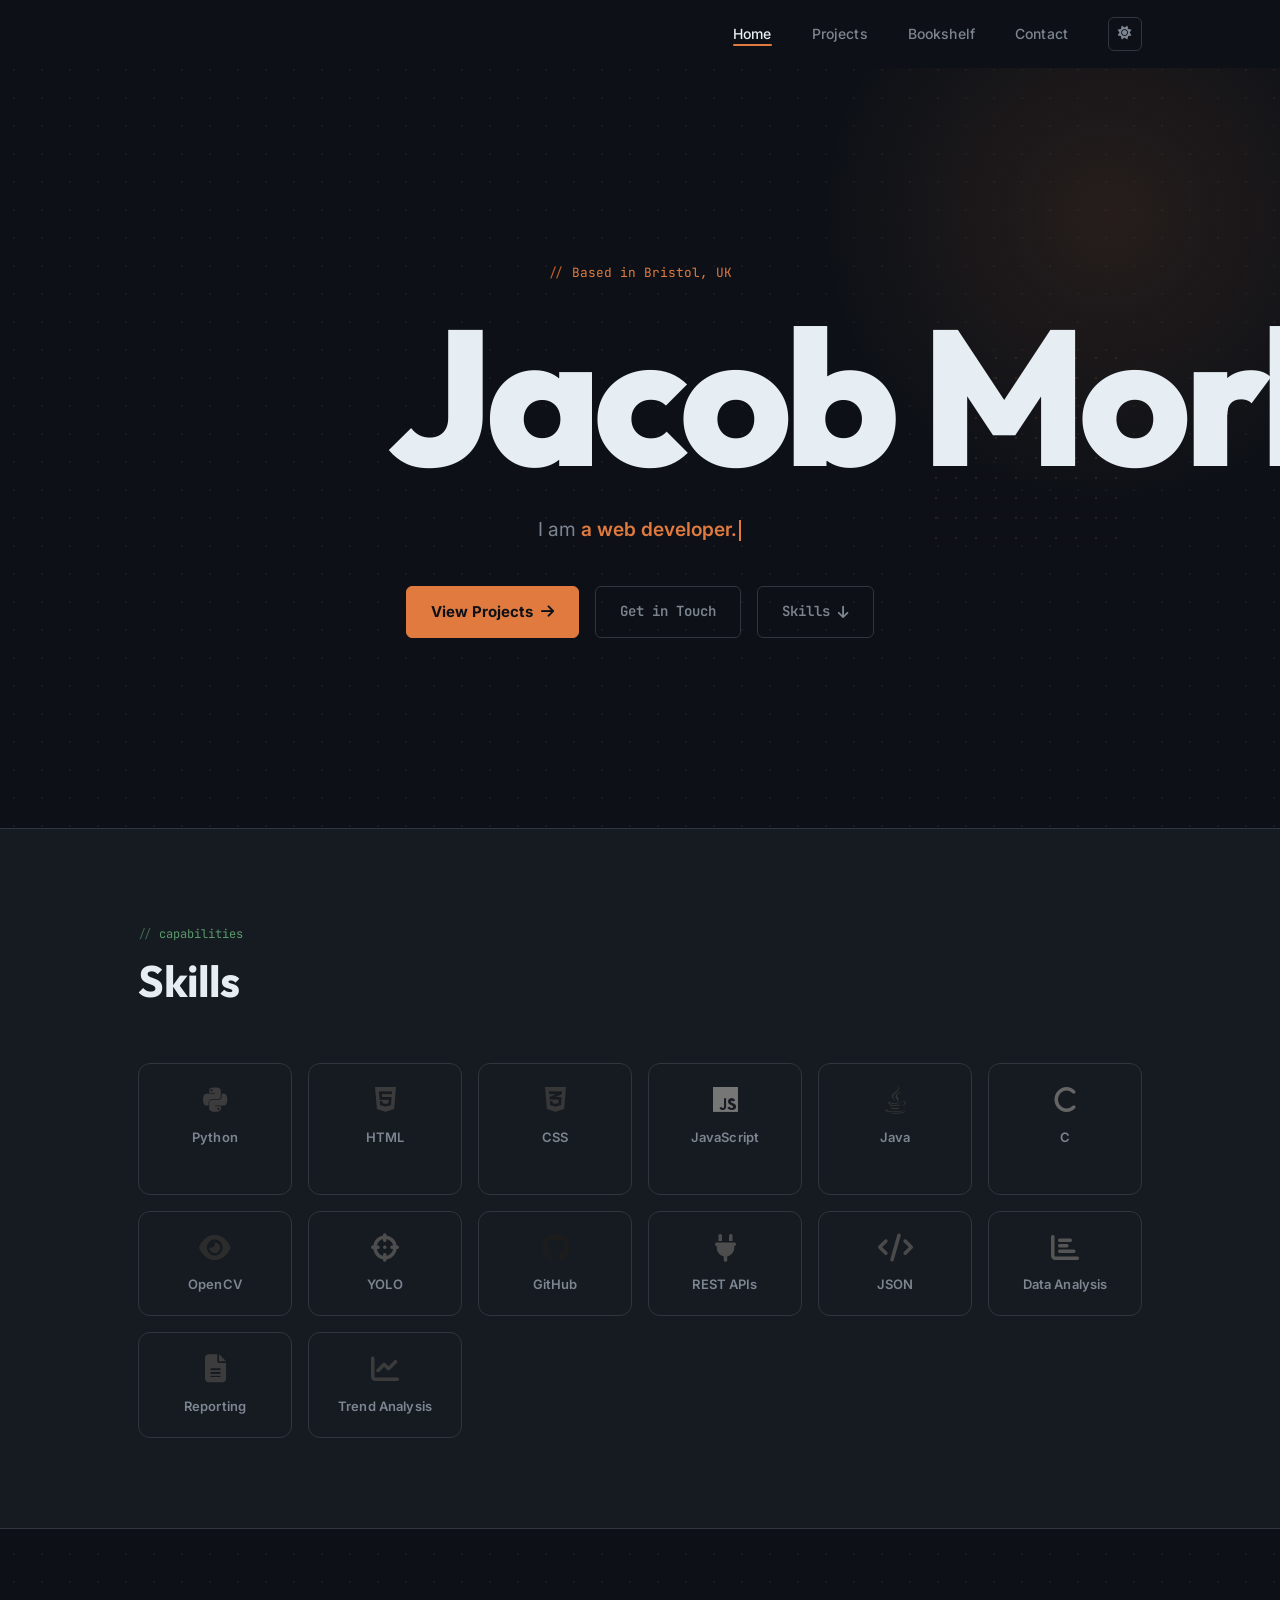
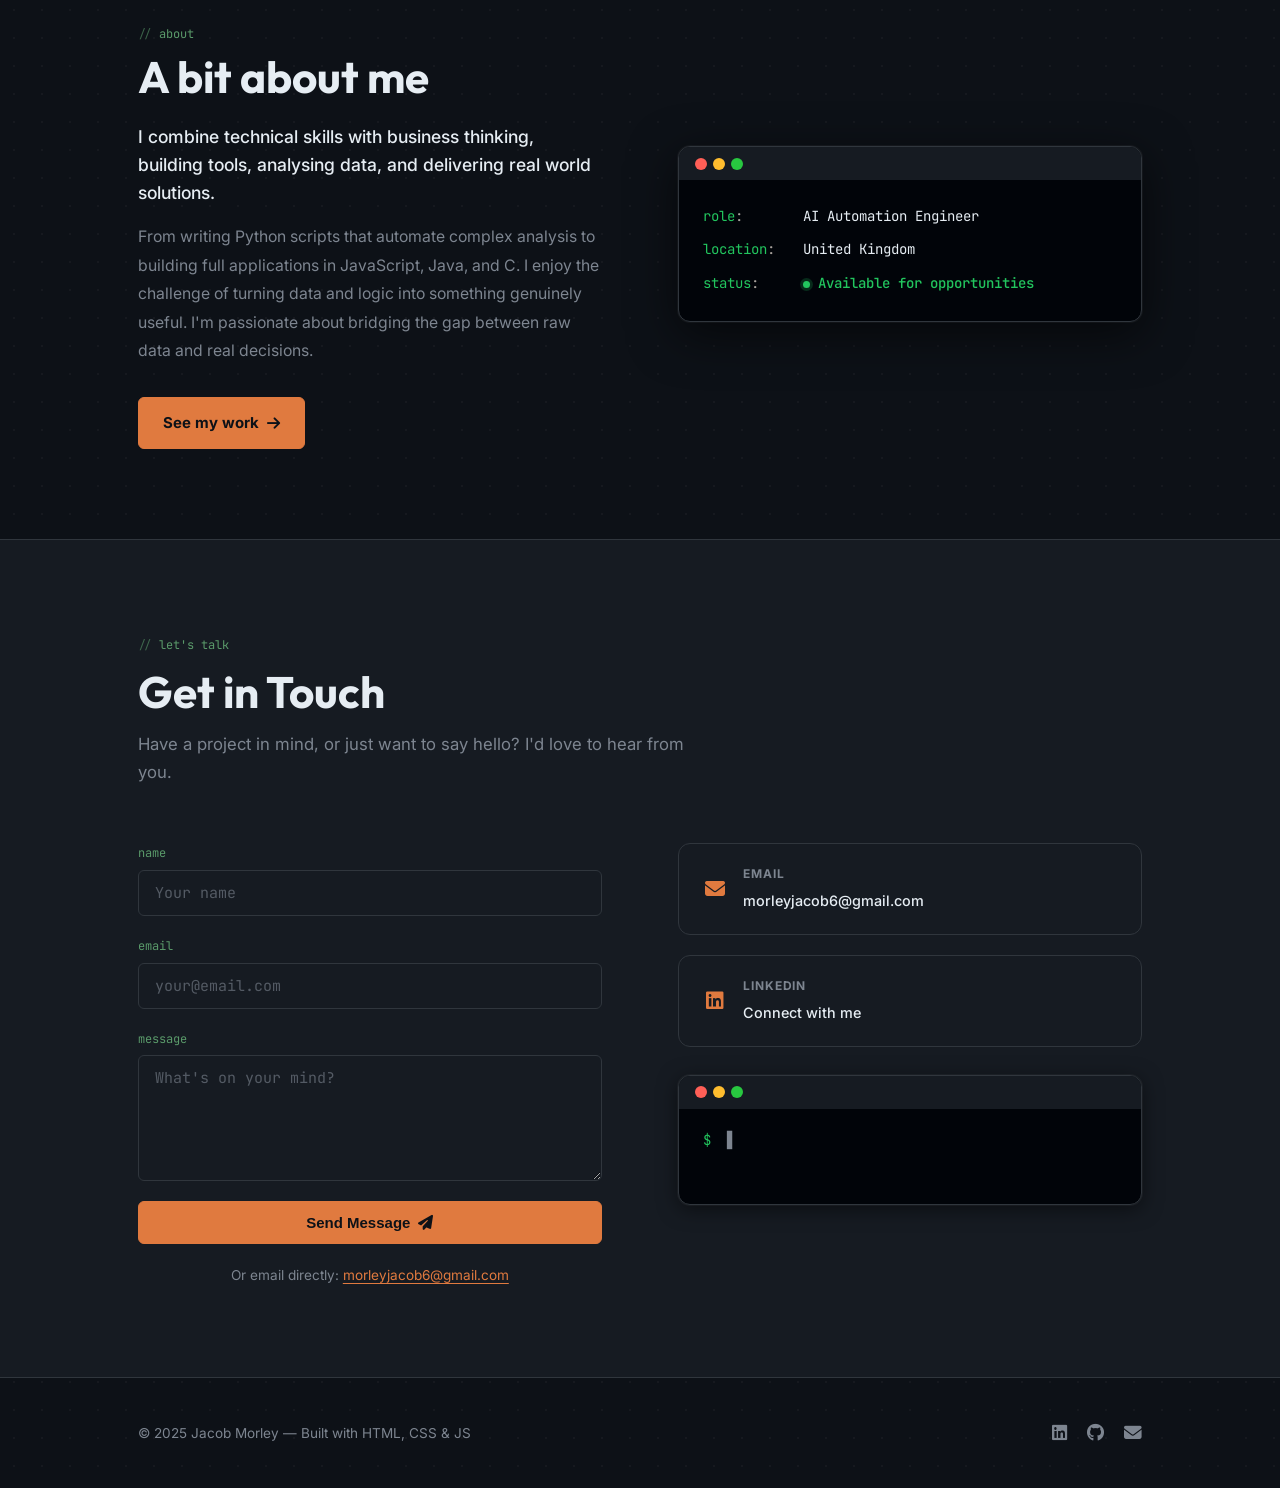
==== index.html @ 9ee959d3 "Initial commit — Jacob Morley portfolio site Co-Authored-By: Claude Sonnet 4.6 <noreply@anthropic.co" ====
<!DOCTYPE html>
<html lang="en">
<head>
  <meta charset="UTF-8" />
  <meta name="viewport" content="width=device-width, initial-scale=1.0" />
  <title>Jacob Morley, Digital Analyst &amp; Developer</title>
  <meta name="description" content="Jacob Morley is a Digital Analyst &amp; Developer based in the UK, building practical, data driven solutions." />

  <script>(function(){var t=localStorage.getItem('theme')||'dark';document.documentElement.setAttribute('data-theme',t);})();</script>
  <link rel="preconnect" href="https://fonts.googleapis.com" />
  <link rel="preconnect" href="https://fonts.gstatic.com" crossorigin />
  <link href="https://fonts.googleapis.com/css2?family=JetBrains+Mono:wght@400;500&family=Outfit:wght@300;400;500;600;700;800&family=Inter:wght@300;400;500;600&display=swap" rel="stylesheet" />
  <link rel="stylesheet" href="https://cdnjs.cloudflare.com/ajax/libs/font-awesome/6.5.1/css/all.min.css" crossorigin="anonymous" />
  <link rel="stylesheet" href="css/style.css" />
</head>
<body>

  <div class="scroll-progress" id="scrollProgress" aria-hidden="true"></div>

  <!-- Custom Cursor -->
  <div class="cursor-dot"  id="cursorDot" aria-hidden="true"></div>
  <div class="cursor-ring" id="cursorRing" aria-hidden="true"></div>

  <!-- Morphing title — physically travels from hero to nav on scroll -->
  <div id="morphTitle" class="morph-title" aria-hidden="true"><span id="morphFirst">Jacob</span><span id="morphLast"> Morley</span></div>

  <!-- Navigation -->
  <nav class="nav" id="nav" role="navigation" aria-label="Main navigation">
    <div class="nav__inner">
      <a href="index.html" class="nav__logo" aria-label="Jacob Morley — Home">Jacob Morley</a>

      <button class="nav__toggle" id="navToggle" aria-label="Toggle menu" aria-expanded="false">
        <span></span>
        <span></span>
        <span></span>
      </button>

      <ul class="nav__links" id="navLinks" role="list">
        <li><a href="index.html"     class="nav__link active">Home</a></li>
        <li><a href="projects.html"  class="nav__link">Projects</a></li>
        <li><a href="bookshelf.html" class="nav__link">Bookshelf</a></li>
        <li><a href="#contact"       class="nav__link">Contact</a></li>
        <li>
          <button class="theme-toggle" id="themeToggle" aria-label="Toggle light/dark mode">
            <i class="fa-solid fa-sun" id="themeIcon"></i>
          </button>
        </li>
      </ul>
    </div>
  </nav>

  <main>
    <!-- ── Hero ───────────────────────────────────────────── -->
    <section class="hero" id="hero" aria-label="Introduction">
      <div class="container">
        <div class="hero__content">
          <span class="hero__eyebrow fade-in">Based in Bristol, UK</span>
          <h1 class="hero__name" id="heroName">Jacob</h1>
          <p class="hero__tagline fade-in" aria-label="I am a web developer, AI Automation Engineer, musician, writer, kitesurfer, and company director">
            I am <span class="hero__typewriter"><span class="hero__typewriter-text" id="typewriterText"></span><span class="hero__cursor" aria-hidden="true"></span></span>
          </p>
          <div class="hero__cta fade-in">
            <a href="projects.html" class="btn btn--primary">
              View Projects <i class="fa-solid fa-arrow-right" aria-hidden="true"></i>
            </a>
            <a href="#contact" class="btn btn--ghost">Get in Touch</a>
            <a href="#skills" class="btn btn--ghost">
              Skills <i class="fa-solid fa-arrow-down" aria-hidden="true"></i>
            </a>
          </div>
        </div>

        <div class="hero__decoration" aria-hidden="true">
          <div class="hero__grid"></div>
        </div>
      </div>
    </section>

    <!-- ── Skills ─────────────────────────────────────────── -->
    <section class="skills" id="skills" aria-labelledby="skills-title">
      <div class="container">
        <div class="section-header reveal">
          <span class="section-label">Capabilities</span>
          <h2 class="section-title" id="skills-title">Skills</h2>
        </div>

        <div class="skills__grid" role="list" aria-label="Technical skills">

          <div class="skill-card reveal" role="listitem" aria-label="Python, Advanced" style="--icon-color:#3776ab" tabindex="0">
            <div class="skill-card__icon" aria-hidden="true">
              <i class="fa-brands fa-python" style="color:#3776ab"></i>
            </div>
            <span class="skill-card__name">Python</span>
            <span class="skill-card__level">Advanced</span>
          </div>

          <div class="skill-card reveal" role="listitem" aria-label="HTML, Advanced" style="--icon-color:#e34f26" tabindex="0">
            <div class="skill-card__icon" aria-hidden="true">
              <i class="fa-brands fa-html5" style="color:#e34f26"></i>
            </div>
            <span class="skill-card__name">HTML</span>
            <span class="skill-card__level">Advanced</span>
          </div>

          <div class="skill-card reveal" role="listitem" aria-label="CSS, Advanced" style="--icon-color:#1572b6" tabindex="0">
            <div class="skill-card__icon" aria-hidden="true">
              <i class="fa-brands fa-css3-alt" style="color:#1572b6"></i>
            </div>
            <span class="skill-card__name">CSS</span>
            <span class="skill-card__level">Advanced</span>
          </div>

          <div class="skill-card reveal" role="listitem" aria-label="JavaScript, Intermediate" style="--icon-color:#f7df1e" tabindex="0">
            <div class="skill-card__icon" aria-hidden="true">
              <i class="fa-brands fa-js" style="color:#f7df1e"></i>
            </div>
            <span class="skill-card__name">JavaScript</span>
            <span class="skill-card__level">Intermediate</span>
          </div>

          <div class="skill-card reveal" role="listitem" aria-label="Java, Intermediate" style="--icon-color:#007396" tabindex="0">
            <div class="skill-card__icon" aria-hidden="true">
              <i class="fa-brands fa-java" style="color:#007396"></i>
            </div>
            <span class="skill-card__name">Java</span>
            <span class="skill-card__level">Intermediate</span>
          </div>

          <div class="skill-card reveal" role="listitem" aria-label="C, Intermediate" style="--icon-color:#a8b9cc" tabindex="0">
            <div class="skill-card__icon" aria-hidden="true">
              <i class="fa-solid fa-c" style="color:#a8b9cc"></i>
            </div>
            <span class="skill-card__name">C</span>
            <span class="skill-card__level">Intermediate</span>
          </div>

          <div class="skill-card reveal" role="listitem" aria-label="OpenCV"
               style="--icon-color:#5c3ee8" tabindex="0">
            <div class="skill-card__icon" aria-hidden="true">
              <i class="fa-solid fa-eye" style="color:#5c3ee8"></i>
            </div>
            <span class="skill-card__name">OpenCV</span>
          </div>

          <div class="skill-card reveal" role="listitem" aria-label="YOLO object detection"
               style="--icon-color:#e07a3f" tabindex="0">
            <div class="skill-card__icon" aria-hidden="true">
              <i class="fa-solid fa-crosshairs" style="color:#e07a3f"></i>
            </div>
            <span class="skill-card__name">YOLO</span>
          </div>

          <div class="skill-card reveal" role="listitem" aria-label="GitHub"
               style="--icon-color:#333333" tabindex="0">
            <div class="skill-card__icon" aria-hidden="true">
              <i class="fa-brands fa-github" style="color:#333333"></i>
            </div>
            <span class="skill-card__name">GitHub</span>
          </div>

          <div class="skill-card reveal" role="listitem" aria-label="REST APIs"
               style="--icon-color:#e07a3f" tabindex="0">
            <div class="skill-card__icon" aria-hidden="true">
              <i class="fa-solid fa-plug" style="color:#e07a3f"></i>
            </div>
            <span class="skill-card__name">REST APIs</span>
          </div>

          <div class="skill-card reveal" role="listitem" aria-label="JSON"
               style="--icon-color:#4a90d9" tabindex="0">
            <div class="skill-card__icon" aria-hidden="true">
              <i class="fa-solid fa-code" style="color:#4a90d9"></i>
            </div>
            <span class="skill-card__name">JSON</span>
          </div>

          <div class="skill-card reveal" role="listitem" aria-label="Data Analysis"
               style="--icon-color:#22c55e" tabindex="0">
            <div class="skill-card__icon" aria-hidden="true">
              <i class="fa-solid fa-chart-bar" style="color:#22c55e"></i>
            </div>
            <span class="skill-card__name">Data Analysis</span>
          </div>

          <div class="skill-card reveal" role="listitem" aria-label="Reporting"
               style="--icon-color:#9b59b6" tabindex="0">
            <div class="skill-card__icon" aria-hidden="true">
              <i class="fa-solid fa-file-lines" style="color:#9b59b6"></i>
            </div>
            <span class="skill-card__name">Reporting</span>
          </div>

          <div class="skill-card reveal" role="listitem" aria-label="Trend Analysis"
               style="--icon-color:#e74c3c" tabindex="0">
            <div class="skill-card__icon" aria-hidden="true">
              <i class="fa-solid fa-chart-line" style="color:#e74c3c"></i>
            </div>
            <span class="skill-card__name">Trend Analysis</span>
          </div>

        </div>
      </div>
    </section>

    <!-- ── About ──────────────────────────────────────────── -->
    <section class="about" id="about" aria-labelledby="about-title">
      <div class="container">
        <div class="about__inner">
          <div class="about__text reveal">
            <span class="section-label">About</span>
            <h2 class="section-title" id="about-title">A bit about me</h2>
            <p class="about__lead">
              I combine technical skills with business thinking, building tools, analysing data, and delivering real world solutions.
            </p>
            <p class="about__body">
              From writing Python scripts that automate complex analysis to building full applications in JavaScript, Java, and C. I enjoy the challenge of turning data and logic into something genuinely useful. I'm passionate about bridging the gap between raw data and real decisions.
            </p>
            <a href="projects.html" class="btn btn--primary">
              See my work <i class="fa-solid fa-arrow-right" aria-hidden="true"></i>
            </a>
          </div>

          <div class="about__visual reveal" aria-hidden="true">
            <div class="about__card">
              <div class="about__card-header">
                <span class="about__card-dot"></span>
                <span class="about__card-dot"></span>
                <span class="about__card-dot"></span>
              </div>
              <div class="about__card-body">
                <div class="about__card-line">
                  <span class="about__card-label">role</span>
                  <span class="about__card-value">AI Automation Engineer</span>
                </div>
                <div class="about__card-line">
                  <span class="about__card-label">location</span>
                  <span class="about__card-value">United Kingdom</span>
                </div>
                <div class="about__card-line">
                  <span class="about__card-label">status</span>
                  <span class="about__card-value status-dot">Available for opportunities</span>
                </div>
              </div>
            </div>
          </div>
        </div>
      </div>
    </section>

    <!-- ── Contact ────────────────────────────────────────── -->
    <section class="contact" id="contact" aria-labelledby="contact-title">
      <div class="container">
        <div class="section-header reveal">
          <span class="section-label">Let's talk</span>
          <h2 class="section-title" id="contact-title">Get in Touch</h2>
          <p class="section-subtitle">
            Have a project in mind, or just want to say hello? I'd love to hear from you.
          </p>
        </div>

        <div class="contact__inner">
          <!-- Form -->
          <form class="contact__form reveal" id="contactForm" novalidate aria-label="Contact form">
            <div class="form-group">
              <label for="name">Name</label>
              <input type="text" id="name" name="name" placeholder="Your name" required autocomplete="name" />
            </div>
            <div class="form-group">
              <label for="email">Email</label>
              <input type="email" id="email" name="email" placeholder="your@email.com" required autocomplete="email" />
            </div>
            <div class="form-group">
              <label for="message">Message</label>
              <textarea id="message" name="message" rows="5" placeholder="What's on your mind?" required></textarea>
            </div>
            <button type="submit" class="btn btn--primary btn--full">
              <span>Send Message</span>
              <i class="fa-solid fa-paper-plane" aria-hidden="true"></i>
            </button>
            <p class="contact__fallback">
              Or email directly:
              <a href="mailto:morleyjacob6@gmail.com">morleyjacob6@gmail.com</a>
            </p>
          </form>

          <!-- Info sidebar -->
          <div class="contact__info reveal">
            <div class="contact__info-card">
              <i class="fa-solid fa-envelope" aria-hidden="true"></i>
              <div>
                <strong>Email</strong>
                <a href="mailto:morleyjacob6@gmail.com">morleyjacob6@gmail.com</a>
              </div>
            </div>

            <div class="contact__info-card">
              <i class="fa-brands fa-linkedin" aria-hidden="true"></i>
              <div>
                <strong>LinkedIn</strong>
                <a href="https://www.linkedin.com/in/jacob-morley-07291b1a0/"
                   target="_blank" rel="noopener noreferrer">
                  Connect with me
                </a>
              </div>
            </div>

            <!-- Terminal LinkedIn Easter Egg -->
            <div class="contact__terminal">
              <div class="terminal" role="presentation">
                <div class="terminal__header" aria-hidden="true">
                  <span class="terminal__dot"></span>
                  <span class="terminal__dot"></span>
                  <span class="terminal__dot"></span>
                </div>
                <div class="terminal__body">
                  <p class="terminal__line">
                    <span class="terminal__prompt" aria-hidden="true">$</span>
                    <span class="terminal__cmd" id="terminalText"></span>
                    <span class="terminal__cursor" aria-hidden="true">▋</span>
                  </p>
                  <p class="terminal__output" id="terminalOutput" style="opacity:0; transition: opacity 0.4s;">
                    <a href="https://www.linkedin.com/in/jacob-morley-07291b1a0/"
                       target="_blank" rel="noopener noreferrer">
                      → Opening profile: Jacob Morley
                    </a>
                  </p>
                </div>
              </div>
            </div>
          </div>
        </div>
      </div>
    </section>
  </main>

  <!-- Footer -->
  <footer class="footer" role="contentinfo">
    <div class="container">
      <div class="footer__inner">
        <p class="footer__copy">© 2025 Jacob Morley — Built with HTML, CSS &amp; JS</p>
        <div class="footer__links">
          <a href="https://www.linkedin.com/in/jacob-morley-07291b1a0/"
             target="_blank" rel="noopener noreferrer" aria-label="LinkedIn profile">
            <i class="fa-brands fa-linkedin" aria-hidden="true"></i>
          </a>
          <a href="https://github.com/" target="_blank" rel="noopener noreferrer" aria-label="GitHub profile">
            <i class="fa-brands fa-github" aria-hidden="true"></i>
          </a>
          <a href="mailto:morleyjacob6@gmail.com" aria-label="Send email">
            <i class="fa-solid fa-envelope" aria-hidden="true"></i>
          </a>
        </div>
      </div>
    </div>
  </footer>

  <script src="js/cursor.js"></script>
  <script src="js/main.js"></script>
</body>
</html>
---- css/style.css ----
/* ============================================================
   Jacob Morley — Portfolio
   style.css
   ============================================================ */

/* ── Custom Properties ───────────────────────────────────── */
:root {
  --bg:           #0d1117;
  --bg-alt:       #161b22;
  --white:        #ffffff;
  --text:         #e6edf3;
  --text-muted:   #7d8590;
  --accent:       #e07a3f;
  --accent-dark:  #c4632a;
  --accent-light: rgba(224, 122, 63, 0.15);
  --border:       #30363d;
  --card-bg:      #161b22;
  --shadow-sm:    0 1px 4px rgba(0,0,0,0.4);
  --shadow-md:    0 4px 20px rgba(0,0,0,0.5);
  --shadow-lg:    0 12px 48px rgba(0,0,0,0.6);

  --font-display: 'Outfit', system-ui, sans-serif;
  --font-body:    'Inter', system-ui, sans-serif;
  --font-mono:    'JetBrains Mono', 'Cascadia Code', 'Fira Code', monospace;

  --code-green:   #5a9a6a;

  --radius-sm:  6px;
  --radius-md:  12px;
  --radius-lg:  20px;

  --nav-h: 68px;

  --transition: 0.25s cubic-bezier(0.4, 0, 0.2, 1);

  /* Spring easing — from Dave Rupert */
  --spring-easing: linear(
    0, 0.007, 0.026, 0.059 4.5%, 0.106 6.3%, 0.209 9.5%,
    0.558 19.3%, 0.658, 0.742, 0.812, 0.87, 0.918, 0.957,
    0.986 41.6%, 1.007 45.3%, 1.021 49.4%, 1.027 54% 60.9%,
    1.007 83.2%, 1
  );
  --spring-duration: 0.65s;
  --hero-skew-start: matrix3d(1,0,0,0, 0,1,0,-0.0015, 0,0,1,0, 0,0,0,1.4);
}

/* ── Reset ───────────────────────────────────────────────── */
*, *::before, *::after { box-sizing: border-box; margin: 0; padding: 0; }
a { text-decoration: none; color: inherit; }

html {
  scroll-behavior: smooth;
  -webkit-font-smoothing: antialiased;
  color-scheme: dark;
}
html[data-theme="light"] {
  color-scheme: light;
}

body {
  background: var(--bg);
  color: var(--text);
  font-family: var(--font-body);
  font-size: 1rem;
  line-height: 1.7;
  overflow-x: hidden;
  background-image: radial-gradient(circle, rgba(255,255,255,0.035) 1px, transparent 1px);
  background-size: 28px 28px;
}


/* ── Scroll progress bar ─────────────────────────────────── */
.scroll-progress {
  position: fixed;
  top: 0; left: 0;
  height: 3px;
  width: 0%;
  background: var(--accent);
  z-index: 9999;
  border-radius: 0 2px 2px 0;
  transition: width 0.08s linear;
  pointer-events: none;
}

/* ── Page entrance ───────────────────────────────────────── */
main {
  animation: pageFadeIn 0.5s ease both;
}

/* ── Layout Utilities ────────────────────────────────────── */
.container {
  max-width: 1100px;
  margin: 0 auto;
  padding: 0 clamp(1.25rem, 4vw, 3rem);
}

.section-label {
  display: inline-block;
  font-family: var(--font-mono);
  font-size: 0.75rem;
  font-weight: 400;
  letter-spacing: 0;
  text-transform: lowercase;
  color: var(--code-green);
  margin-bottom: 0.75rem;
}
.section-label::before {
  content: '// ';
  opacity: 0.6;
}
.is-visible .section-label,
.hero .section-label {
  animation: labelSlide 0.4s cubic-bezier(0.34, 1.56, 0.64, 1) 0.15s both;
}

.section-title {
  font-family: var(--font-display);
  font-size: clamp(2rem, 4vw, 2.75rem);
  font-weight: 700;
  line-height: 1.15;
  color: var(--text);
}

.section-subtitle {
  color: var(--text-muted);
  font-size: 1.05rem;
  max-width: 52ch;
  margin-top: 0.75rem;
}

.section-header {
  margin-bottom: 3.5rem;
}

/* ── Buttons ─────────────────────────────────────────────── */
.btn {
  display: inline-flex;
  align-items: center;
  gap: 0.5rem;
  padding: 0.75rem 1.5rem;
  border-radius: var(--radius-sm);
  font-size: 0.9375rem;
  font-weight: 600;
  transition: all var(--transition);
  border: 1.5px solid transparent;
  white-space: nowrap;
}

.btn--primary {
  background: var(--accent);
  color: #0d1117;
  border-color: var(--accent);
  font-weight: 700;
}
.btn--primary:hover {
  background: var(--accent-dark);
  border-color: var(--accent-dark);
  transform: translateY(-2px);
  box-shadow: 0 6px 20px rgba(224,122,63,0.4), 0 0 30px rgba(224,122,63,0.15);
}

.btn--ghost {
  background: transparent;
  color: var(--text-muted);
  border-color: var(--border);
  font-family: var(--font-mono);
  font-size: 0.875rem;
}
.btn--ghost:hover {
  border-color: var(--accent);
  color: var(--accent);
  background: rgba(224,122,63,0.08);
  transform: translateY(-2px);
}

.btn--full { width: 100%; justify-content: center; }

/* ── Fade-in Animation ───────────────────────────────────── */
@keyframes fadeUp {
  from { opacity: 0; transform: translateY(20px); }
  to   { opacity: 1; transform: translateY(0); }
}

@keyframes pageFadeIn {
  from { opacity: 0; transform: translateY(10px); }
  to   { opacity: 1; transform: translateY(0); }
}

@keyframes gridFloat {
  0%, 100% { transform: translateY(0)   rotate(0deg); }
  33%       { transform: translateY(-8px) rotate(1deg); }
  66%       { transform: translateY(4px)  rotate(-0.5deg); }
}

@keyframes iconBounce {
  0%   { transform: translateY(-2px) scale(1); }
  40%  { transform: translateY(-6px) scale(1.18); }
  70%  { transform: translateY(-1px) scale(0.97); }
  100% { transform: translateY(-2px) scale(1); }
}

@keyframes labelSlide {
  from { opacity: 0; transform: translateX(-10px); }
  to   { opacity: 1; transform: translateX(0); }
}

@keyframes heroNameEnter {
  from {
    opacity: 0;
    transform: var(--hero-skew-start) translateY(20px);
  }
  to {
    opacity: 1;
    transform: none;
  }
}

.fade-in {
  opacity: 0;
  animation: fadeUp 0.7s ease forwards;
}

.hero .fade-in:nth-child(1) { animation-delay: 0.1s; }
.hero .fade-in:nth-child(2) { animation-delay: 0.2s; }
.hero .fade-in:nth-child(3) { animation-delay: 0.35s; }
.hero .fade-in:nth-child(4) { animation-delay: 0.5s; }
.hero .fade-in:nth-child(5) { animation-delay: 0.65s; }

/* Hero name gets Dave's spring skew entrance instead of plain fadeUp */
#heroName {
  animation-name:            heroNameEnter;
  animation-duration:        var(--spring-duration);
  animation-timing-function: var(--spring-easing);
  animation-delay:           0.1s;
  animation-fill-mode:       both;
  will-change: opacity, transform;
}

/* Scroll-triggered reveal */
.reveal {
  opacity: 0;
  transform: translateY(24px);
  transition: opacity 0.65s ease, transform 0.65s ease;
}
.reveal.is-visible {
  opacity: 1;
  transform: translateY(0);
}

/* ── Navigation ──────────────────────────────────────────── */
.nav {
  position: sticky;
  top: 0;
  z-index: 100;
  height: var(--nav-h);
  display: flex;
  align-items: center;
  background: var(--bg);
  transition: background 0.4s ease, box-shadow 0.4s ease;
}

.nav.scrolled {
  background: rgba(13, 17, 23, 0.92);
  backdrop-filter: blur(14px);
  -webkit-backdrop-filter: blur(14px);
  box-shadow: 0 1px 0 var(--border);
}

.nav__inner {
  width: 100%;
  max-width: 1100px;
  margin: 0 auto;
  padding: 0 clamp(1.25rem, 4vw, 3rem);
  display: flex;
  align-items: center;
  justify-content: space-between;
}

/* Nav logo: invisible on index (morph element is the visual) */
.nav__logo {
  font-family: var(--font-display);
  font-size: 1.05rem;
  font-weight: 800;
  letter-spacing: -0.02em;
  color: var(--text);
  opacity: 0;
  pointer-events: none;
}
.nav__logo.is-visible {
  opacity: 1;
  pointer-events: auto;
}

.nav__links {
  display: flex;
  align-items: center;
  gap: 2.5rem;
  list-style: none;
  padding: 0;
  margin: 0;
}

.nav__link {
  font-size: 0.875rem;
  font-weight: 500;
  letter-spacing: 0.01em;
  color: var(--text-muted);
  transition: color var(--transition);
  position: relative;
}
.nav__link::after {
  content: '';
  position: absolute;
  bottom: -4px; left: 0;
  width: 0; height: 2px;
  background: var(--accent);
  border-radius: 2px;
  transition: width 0.35s cubic-bezier(0.34, 1.56, 0.64, 1);
}
.nav__link:hover,
.nav__link.active { color: var(--text); }
.nav__link:hover::after,
.nav__link.active::after { width: 100%; }

.nav__toggle {
  display: none;
  flex-direction: column;
  gap: 5px;
  background: none;
  border: none;
  cursor: pointer;
  padding: 4px;
}
.nav__toggle span {
  display: block;
  width: 22px; height: 2px;
  background: var(--text);
  border-radius: 2px;
  transition: all 0.3s;
}
.nav__toggle.open span:nth-child(1) { transform: translateY(7px) rotate(45deg); }
.nav__toggle.open span:nth-child(2) { opacity: 0; }
.nav__toggle.open span:nth-child(3) { transform: translateY(-7px) rotate(-45deg); }

/* ── Hero ────────────────────────────────────────────────── */
.hero {
  min-height: calc(92vh - var(--nav-h));
  display: flex;
  align-items: center;
  padding: clamp(4rem, 8vh, 7rem) 0;
  position: relative;
  overflow: hidden;
}

.hero::before {
  content: '';
  position: absolute;
  top: -20%; right: -10%;
  width: 600px; height: 600px;
  background: radial-gradient(circle, rgba(224,122,63,0.12) 0%, transparent 70%);
  pointer-events: none;
}

.hero .container {
  display: flex;
  flex-direction: column;
  align-items: center;
  text-align: center;
  width: 100%;
  position: relative;
}

.hero__eyebrow {
  display: inline-block;
  font-family: var(--font-mono);
  font-size: 0.8rem;
  font-weight: 400;
  letter-spacing: 0;
  text-transform: none;
  color: var(--accent);
  margin-bottom: 1.25rem;
}
.hero__eyebrow::before {
  content: '// ';
  color: var(--accent-dark);
}

.hero__name {
  font-family: var(--font-display);
  font-size: clamp(5rem, 18vw, 12rem);
  font-weight: 800;
  line-height: 0.95;
  letter-spacing: -0.04em;
  color: var(--text);
  margin-bottom: 1.75rem;
  will-change: opacity, transform;
}

/* ── Morph title (fixed clone that travels hero → nav) ──── */
.morph-title {
  position: fixed;
  top: 0;
  left: 0;
  z-index: 150;
  pointer-events: none;
  font-family: var(--font-display);
  font-weight: 800;
  letter-spacing: -0.04em;
  line-height: 0.95;
  color: var(--text);
  white-space: nowrap;
  transform-origin: top left;
  opacity: 0;
}

.morph-title.is-clickable {
  pointer-events: auto;
  cursor: pointer;
}

#morphLast {
  opacity: 0;
}

.hero__tagline {
  font-size: clamp(1.05rem, 2vw, 1.2rem);
  color: var(--text-muted);
  max-width: 50ch;
  line-height: 1.65;
  margin: 0 auto 2.5rem;
  text-align: center;
}

.hero__typewriter {
  display: inline-block;
  white-space: nowrap;
}

.hero__typewriter-text {
  color: var(--accent);
  font-weight: 600;
}

.hero__cursor {
  display: inline-block;
  width: 2px;
  height: 1.1em;
  background: var(--accent);
  margin-left: 2px;
  vertical-align: text-bottom;
  animation: blink 0.75s step-end infinite;
}

@keyframes blink {
  0%, 100% { opacity: 1; }
  50%       { opacity: 0; }
}

.hero__cta {
  display: flex;
  flex-wrap: wrap;
  gap: 1rem;
  justify-content: center;
}

/* Dot grid decoration */
.hero__decoration {
  position: absolute;
  top: 50%;
  right: clamp(1rem, 5vw, 4rem);
  transform: translateY(-50%);
  pointer-events: none;
}

.hero__grid {
  width: 200px;
  height: 200px;
  background-image: radial-gradient(circle, var(--accent) 1px, transparent 1px);
  background-size: 20px 20px;
  opacity: 0.15;
  animation: gridFloat 8s ease-in-out infinite;
}

/* ── Skills ──────────────────────────────────────────────── */
.skills {
  padding: clamp(5rem, 10vh, 8rem) 0;
  background: var(--bg-alt);
  border-top: 1px solid var(--border);
  border-bottom: 1px solid var(--border);
}

.skills__grid {
  display: grid;
  grid-template-columns: repeat(auto-fill, minmax(140px, 1fr));
  gap: 1rem;
}

.skill-card {
  position: relative;
  background: var(--card-bg);
  border: 1px solid var(--border);
  border-radius: var(--radius-md);
  padding: 1.25rem 1rem;
  display: flex;
  flex-direction: column;
  align-items: center;
  gap: 0.6rem;
  overflow: hidden;
  transition: border-color var(--transition), box-shadow var(--transition),
              transform var(--transition), background var(--transition);
}

.skill-card::before {
  content: '';
  position: absolute;
  inset: 0;
  background: var(--accent-light);
  opacity: 0;
  transition: opacity var(--transition);
}

.skill-card:hover {
  border-color: var(--accent);
  transform: translateY(-3px);
  box-shadow: var(--shadow-md), 0 0 16px rgba(224,122,63,0.12);
}
.skill-card:hover::before { opacity: 1; }

.skill-card__icon {
  font-size: 1.75rem;
  height: 2rem;
  display: flex;
  align-items: center;
  justify-content: center;
  filter: grayscale(1) brightness(0.55);
  transition: filter 0.3s ease;
  position: relative;
  z-index: 1;
}

.skill-card:hover .skill-card__icon {
  filter: grayscale(0) brightness(1);
}

.skill-card__name {
  font-size: 0.8125rem;
  font-weight: 600;
  color: var(--text-muted);
  text-align: center;
  position: relative;
  z-index: 1;
  transition: color var(--transition);
  letter-spacing: 0.01em;
}
.skill-card:hover .skill-card__name { color: var(--text); }

.skill-card__level {
  font-family: var(--font-mono);
  font-size: 0.6rem;
  font-weight: 400;
  letter-spacing: 0;
  text-transform: lowercase;
  color: var(--code-green);
  opacity: 0;
  transform: translateY(4px);
  transition: opacity 0.2s ease, transform 0.2s ease;
  position: relative;
  z-index: 1;
}
.skill-card__level::before { content: '[ '; opacity: 0.7; }
.skill-card__level::after  { content: ' ]'; opacity: 0.7; }
.skill-card:hover .skill-card__level {
  opacity: 1;
  transform: translateY(0);
}

/* ── About ───────────────────────────────────────────────── */
.about {
  padding: clamp(5rem, 10vh, 8rem) 0;
}

.about__inner {
  display: grid;
  grid-template-columns: 1fr 1fr;
  gap: clamp(3rem, 6vw, 6rem);
  align-items: center;
}

.about__text .section-label { margin-bottom: 0.5rem; }
.about__text .section-title { margin-bottom: 1.25rem; }

.about__lead {
  font-size: 1.1rem;
  font-weight: 500;
  line-height: 1.6;
  color: var(--text);
  margin-bottom: 1rem;
}

.about__body {
  color: var(--text-muted);
  line-height: 1.8;
  margin-bottom: 2rem;
  font-size: 0.9875rem;
}

.about__card {
  background: #010409;
  border: 1px solid var(--border);
  border-radius: var(--radius-md);
  overflow: hidden;
  box-shadow: 0 0 0 1px rgba(255,255,255,0.04), var(--shadow-lg);
  font-family: var(--font-mono);
  font-size: 0.875rem;
}
.about__card::before, .about__card::after { content: none; }

.about__card-header {
  background: #161b22;
  padding: 0.65rem 1rem;
  display: flex;
  gap: 6px;
  align-items: center;
}

.about__card-dot {
  width: 12px; height: 12px;
  border-radius: 50%;
}
.about__card-dot:nth-child(1) { background: #ff5f57; }
.about__card-dot:nth-child(2) { background: #ffbd2e; }
.about__card-dot:nth-child(3) { background: #28c840; }

.about__card-body {
  padding: 1.25rem 1.5rem;
}

.about__card-line {
  display: flex;
  align-items: baseline;
  gap: 0.75rem;
  padding: 0.3rem 0;
  border-bottom: none;
  font-size: 0.875rem;
  color: var(--text-muted);
}
.about__card-line:last-child { border-bottom: none; }

.about__card-label {
  font-family: var(--font-mono);
  font-weight: 400;
  color: #22c55e;
  font-size: 0.875rem;
  text-transform: none;
  letter-spacing: 0;
  white-space: nowrap;
  flex-shrink: 0;
  min-width: 5.5rem;
}
.about__card-label::after {
  content: ':';
  color: #a8a39d;
}

.about__card-value {
  color: var(--text);
  font-family: var(--font-mono);
}
.about__card-value::before, .about__card-value::after { content: none; }

.status-dot {
  display: inline-flex;
  align-items: center;
  gap: 0.45rem;
  color: #22c55e;
  font-weight: 500;
  font-size: 0.875rem;
}
.status-dot::before {
  content: '';
  display: inline-block;
  width: 7px; height: 7px;
  background: #22c55e;
  border-radius: 50%;
  box-shadow: 0 0 0 3px rgba(34,197,94,0.2);
  animation: pulse 2s infinite;
}

@keyframes pulse {
  0%, 100% { box-shadow: 0 0 0 3px rgba(34,197,94,0.2); }
  50% { box-shadow: 0 0 0 6px rgba(34,197,94,0.08); }
}

/* ── Contact ─────────────────────────────────────────────── */
.contact {
  padding: clamp(5rem, 10vh, 8rem) 0;
  background: var(--bg-alt);
  border-top: 1px solid var(--border);
}

.contact__inner {
  display: grid;
  grid-template-columns: 1fr 1fr;
  gap: clamp(3rem, 6vw, 5rem);
  align-items: start;
}

.contact__form { display: flex; flex-direction: column; gap: 1.25rem; }

.form-group { display: flex; flex-direction: column; gap: 0.4rem; }

.form-group label {
  font-size: 0.75rem;
  font-family: var(--font-mono);
  font-weight: 400;
  color: var(--code-green);
  text-transform: lowercase;
  letter-spacing: 0;
}

.form-group input,
.form-group textarea {
  background: var(--card-bg);
  border: 1.5px solid var(--border);
  border-radius: var(--radius-sm);
  padding: 0.75rem 1rem;
  font-size: 0.9375rem;
  font-family: var(--font-mono);
  color: var(--text);
  transition: border-color var(--transition), box-shadow var(--transition);
  resize: vertical;
}

.form-group input:focus,
.form-group textarea:focus {
  outline: none;
  border-color: var(--accent);
  box-shadow: 0 0 0 3px rgba(224,122,63,0.15);
}

.form-group input::placeholder,
.form-group textarea::placeholder { color: var(--text-muted); opacity: 0.6; }

.contact__fallback {
  font-size: 0.85rem;
  color: var(--text-muted);
  text-align: center;
}
.contact__fallback a {
  color: var(--accent);
  text-decoration: underline;
  text-underline-offset: 3px;
}
.contact__fallback a:hover { color: var(--accent-dark); }

/* Contact info sidebar */
.contact__info {
  display: flex;
  flex-direction: column;
  gap: 1.25rem;
}

.contact__info-card {
  background: var(--card-bg);
  border: 1px solid var(--border);
  border-radius: var(--radius-md);
  padding: 1.25rem 1.5rem;
  display: flex;
  align-items: center;
  gap: 1rem;
  transition: border-color var(--transition), box-shadow var(--transition);
}
.contact__info-card:hover {
  border-color: var(--accent);
  box-shadow: var(--shadow-sm);
}
.contact__info-card i {
  font-size: 1.25rem;
  color: var(--accent);
  width: 1.5rem;
  text-align: center;
  flex-shrink: 0;
}
.contact__info-card strong {
  display: block;
  font-size: 0.75rem;
  text-transform: uppercase;
  letter-spacing: 0.07em;
  color: var(--text-muted);
  margin-bottom: 0.15rem;
}
.contact__info-card a {
  font-size: 0.9rem;
  font-weight: 500;
  color: var(--text);
  transition: color var(--transition);
}
.contact__info-card a:hover { color: var(--accent); }

/* Terminal LinkedIn block */
.contact__terminal { margin-top: 0.5rem; }

.terminal {
  background: #010409;
  border: 1px solid var(--border);
  border-radius: var(--radius-md);
  overflow: hidden;
  box-shadow: 0 0 0 1px rgba(255,255,255,0.04), var(--shadow-md);
  font-family: var(--font-mono);
}

.terminal__header {
  background: #161b22;
  padding: 0.65rem 1rem;
  display: flex;
  gap: 6px;
  align-items: center;
}

.terminal__dot {
  width: 12px; height: 12px;
  border-radius: 50%;
}
.terminal__dot:nth-child(1) { background: #ff5f57; }
.terminal__dot:nth-child(2) { background: #ffbd2e; }
.terminal__dot:nth-child(3) { background: #28c840; }

.terminal__body { padding: 1.25rem 1.5rem; }

.terminal__line {
  font-size: 0.875rem;
  color: var(--text-muted);
  margin-bottom: 0.5rem;
}
.terminal__prompt { color: #22c55e; margin-right: 0.5rem; }
.terminal__cmd { color: var(--text); }

.terminal__output { font-size: 0.875rem; }
.terminal__output a {
  color: var(--accent);
  transition: color var(--transition);
}
.terminal__output a:hover { color: #f0a878; }

/* Form success state */
.form-success {
  background: rgba(34,197,94,0.1);
  border: 1px solid rgba(34,197,94,0.3);
  border-radius: var(--radius-md);
  padding: 1.5rem;
  text-align: center;
  color: #16a34a;
  font-weight: 500;
  display: none;
}
.form-success.show { display: block; }

/* ── Footer ──────────────────────────────────────────────── */
.footer {
  padding: 2.5rem 0;
  border-top: 1px solid var(--border);
}

.footer__inner {
  display: flex;
  justify-content: space-between;
  align-items: center;
}

.footer__copy {
  font-size: 0.85rem;
  color: var(--text-muted);
}

.footer__links {
  display: flex;
  gap: 1.25rem;
}
.footer__links a {
  font-size: 1.1rem;
  color: var(--text-muted);
  transition: color var(--transition), transform var(--transition);
  display: inline-block;
}
.footer__links a:hover {
  color: var(--accent);
  animation: iconBounce 0.5s cubic-bezier(0.34, 1.56, 0.64, 1) forwards;
}

/* ── Projects Page ───────────────────────────────────────── */
.page-hero {
  padding: clamp(4rem, 8vh, 6rem) 0 clamp(3rem, 5vh, 4rem);
}
.page-hero .section-label { display: block; margin-bottom: 0.5rem; }
.page-hero p {
  color: var(--text-muted);
  font-size: 1.05rem;
  margin-top: 0.75rem;
  max-width: 55ch;
}

.projects-section { padding: 0 0 clamp(5rem, 10vh, 8rem); }

.projects-grid {
  display: grid;
  grid-template-columns: repeat(auto-fill, minmax(220px, 1fr));
  gap: 1rem;
}

.project-card {
  background: var(--card-bg);
  border: 1px solid var(--border);
  border-radius: var(--radius-md);
  overflow: hidden;
  display: flex;
  flex-direction: column;
  cursor: pointer;
  transition: transform var(--transition), box-shadow var(--transition),
              border-color var(--transition);
  filter: saturate(0.15) brightness(0.85);
}

.project-card:hover {
  transform: translateY(-6px);
  box-shadow: var(--shadow-lg), 0 0 0 1px var(--accent);
  border-color: var(--accent);
  filter: saturate(1) brightness(1);
}

.project-card__banner {
  height: 120px;
  display: flex;
  align-items: center;
  justify-content: center;
  font-size: 3.5rem;
  transition: background var(--transition);
  position: relative;
  overflow: hidden;
}

.project-card__banner::after {
  content: '';
  position: absolute;
  inset: 0;
  background: linear-gradient(to bottom, transparent 50%, rgba(0,0,0,0.07));
}

.project-card__banner svg {
  display: block;
  width: 100%;
  height: 120px;
}

.project-card__body {
  padding: 0.875rem 1rem;
  display: flex;
  flex-direction: column;
  gap: 0.5rem;
}

.project-card__title {
  font-family: var(--font-display);
  font-size: 1rem;
  font-weight: 700;
  color: var(--text);
  line-height: 1.25;
}

.project-card__desc {
  font-size: 0.9rem;
  color: var(--text-muted);
  line-height: 1.65;
  flex: 1;
}

.project-card__tags {
  display: flex;
  flex-wrap: wrap;
  gap: 0.4rem;
}

.tag {
  display: inline-block;
  font-family: var(--font-mono);
  font-size: 0.68rem;
  font-weight: 400;
  letter-spacing: 0;
  padding: 0.2rem 0.55rem;
  border-radius: var(--radius-sm);
  background: rgba(224,122,63,0.08);
  color: var(--accent);
  border: 1px solid rgba(224,122,63,0.2);
  transition: background var(--transition), color var(--transition),
              transform var(--transition), border-color var(--transition);
}
.tag:hover {
  transform: translateY(-2px);
}
.project-card:hover .tag {
  background: rgba(224,122,63,0.18);
  color: var(--accent);
  border-color: rgba(224,122,63,0.4);
}

.project-card__footer {
  display: flex;
  gap: 0.75rem;
  padding-top: 0.75rem;
  border-top: 1px solid var(--border);
  margin-top: 0.25rem;
}

.project-card__link {
  font-size: 0.8125rem;
  font-weight: 600;
  color: var(--text-muted);
  display: inline-flex;
  align-items: center;
  gap: 0.35rem;
  transition: color var(--transition);
}
.project-card__link:hover { color: var(--accent); }

/* ── Project Modal ───────────────────────────────────────── */
.modal-overlay {
  position: fixed;
  inset: 0;
  background: rgba(1,4,9,0.8);
  backdrop-filter: blur(4px);
  z-index: 200;
  display: flex;
  align-items: center;
  justify-content: center;
  padding: 1.5rem;
  opacity: 0;
  pointer-events: none;
  transition: opacity 0.3s ease;
}
.modal-overlay.open {
  opacity: 1;
  pointer-events: all;
}

.modal {
  background: var(--card-bg);
  border: 1px solid var(--border);
  border-radius: var(--radius-lg);
  max-width: 640px;
  width: 100%;
  max-height: 85vh;
  overflow-y: auto;
  transform: translateY(24px) scale(0.97);
  transition: transform 0.35s cubic-bezier(0.34, 1.56, 0.64, 1);
  box-shadow: var(--shadow-lg);
}
.modal-overlay.open .modal {
  transform: translateY(0) scale(1);
}

.modal__banner {
  height: 200px;
  display: flex;
  align-items: center;
  justify-content: center;
  font-size: 4rem;
  overflow: hidden;
  border-radius: var(--radius-lg) var(--radius-lg) 0 0;
}

.modal__body { padding: 2rem; }

.modal__title {
  font-family: var(--font-display);
  font-size: 1.6rem;
  font-weight: 700;
  margin-bottom: 0.5rem;
}

.modal__tags { display: flex; flex-wrap: wrap; gap: 0.4rem; margin-bottom: 1.25rem; }

.modal__desc {
  color: var(--text-muted);
  line-height: 1.75;
  margin-bottom: 1.5rem;
  font-size: 0.9625rem;
}

.modal__features { margin-bottom: 1.75rem; }
.modal__features h4 {
  font-size: 0.75rem;
  font-weight: 700;
  text-transform: uppercase;
  letter-spacing: 0.1em;
  color: var(--text-muted);
  margin-bottom: 0.75rem;
}
.modal__features ul { display: flex; flex-direction: column; gap: 0.4rem; }
.modal__features li {
  font-size: 0.9rem;
  color: var(--text);
  display: flex;
  align-items: flex-start;
  gap: 0.5rem;
}
.modal__features li::before {
  content: '→';
  color: var(--accent);
  flex-shrink: 0;
  margin-top: 0.05em;
}

.modal__actions {
  display: flex;
  gap: 0.75rem;
  flex-wrap: wrap;
}

.modal { position: relative; }

.modal__close {
  position: absolute;
  top: 1rem; right: 1rem;
  background: rgba(22,27,34,0.9);
  border: 1px solid var(--border);
  border-radius: 50%;
  width: 36px; height: 36px;
  display: flex; align-items: center; justify-content: center;
  font-size: 1rem;
  color: var(--text-muted);
  transition: all var(--transition);
  z-index: 1;
}
.modal__close:hover { color: var(--text); background: var(--card-bg); }

/* ── Bookshelf Page ──────────────────────────────────────── */
.bookshelf-section { padding: 0 0 clamp(5rem, 10vh, 8rem); }

.books-grid {
  display: grid;
  grid-template-columns: repeat(auto-fill, minmax(160px, 1fr));
  gap: 2rem 1.5rem;
}

.book-card {
  display: flex;
  flex-direction: column;
  gap: 0.75rem;
}

.book-card__cover {
  aspect-ratio: 2/3;
  border-radius: var(--radius-sm);
  overflow: hidden;
  box-shadow: 0 4px 16px rgba(0,0,0,0.12), 4px 4px 0 var(--border);
  transition: transform var(--transition), box-shadow var(--transition);
  background: var(--bg-alt);
  position: relative;
}

.book-card:hover .book-card__cover {
  transform: translateY(-4px) rotate(-1deg);
  box-shadow: 0 12px 32px rgba(0,0,0,0.18), 4px 4px 0 var(--accent);
}

.book-card__cover img {
  width: 100%; height: 100%;
  object-fit: cover;
  transition: opacity 0.3s;
}

.book-card__cover-placeholder {
  width: 100%; height: 100%;
  display: flex;
  flex-direction: column;
  align-items: center;
  justify-content: center;
  padding: 1rem;
  gap: 0.5rem;
  text-align: center;
}
.book-card__cover-placeholder span {
  font-family: var(--font-display);
  font-size: 0.75rem;
  font-weight: 700;
  color: rgba(255,255,255,0.9);
  line-height: 1.25;
}
.book-card__cover-placeholder small {
  font-size: 0.65rem;
  color: rgba(255,255,255,0.65);
}

.book-card__info {}

.book-card__title {
  font-family: var(--font-display);
  font-size: 0.85rem;
  font-weight: 700;
  color: var(--text);
  line-height: 1.3;
  margin-bottom: 0.2rem;
}

.book-card__author {
  font-size: 0.75rem;
  color: var(--text-muted);
  margin-bottom: 0.35rem;
}

.book-card__stars {
  color: var(--accent);
  font-size: 0.75rem;
  letter-spacing: 0.05em;
}
.book-card__stars .empty { color: var(--border); }

/* Shelf decorative line */
.shelf-row { position: relative; margin-bottom: 3rem; }
.shelf-row::after {
  content: '';
  display: block;
  margin-top: 1.5rem;
  height: 6px;
  background: linear-gradient(to bottom, #2d333b, #21262d);
  border-radius: 3px;
  box-shadow: 0 2px 8px rgba(0,0,0,0.4);
}

/* ── Responsive ──────────────────────────────────────────── */
@media (max-width: 900px) {
  .hero .container { grid-template-columns: 1fr; }
  .hero__decoration { display: none; }
  .about__inner { grid-template-columns: 1fr; }
  .contact__inner { grid-template-columns: 1fr; }
}

@media (max-width: 768px) {
  .nav__links {
    position: fixed;
    top: var(--nav-h); left: 0; right: 0;
    background: #0d1117;
    border-bottom: 1px solid var(--border);
    flex-direction: column;
    padding: 1.5rem 2rem;
    gap: 1.25rem;
    transform: translateY(-110%);
    transition: transform 0.35s ease;
    box-shadow: var(--shadow-md);
    z-index: 99;
  }
  .nav__links.open { transform: translateY(0); }
  .nav__toggle { display: flex; }
  .nav__link { font-size: 1rem; }

  .skills__grid { grid-template-columns: repeat(auto-fill, minmax(110px, 1fr)); }
  .projects-grid { grid-template-columns: 1fr; }
  .books-grid { grid-template-columns: repeat(auto-fill, minmax(130px, 1fr)); }
  .footer__inner { flex-direction: column; gap: 1rem; text-align: center; }

  .modal { max-height: 90vh; border-radius: var(--radius-md); }
}

@media (max-width: 480px) {
  .hero__cta { flex-direction: column; }
  .hero__cta .btn { justify-content: center; }
  .skills__grid { grid-template-columns: repeat(3, 1fr); }
}

/* ── Custom Cursors ──────────────────────────────────────── */
.cursor-dot, .cursor-ring { display: none; }

/* ── Theme Toggle Button ─────────────────────────────────── */
.theme-toggle {
  background: none;
  border: 1.5px solid var(--border);
  border-radius: var(--radius-sm);
  width: 34px; height: 34px;
  display: flex; align-items: center; justify-content: center;
  color: var(--text-muted);
  font-size: 0.85rem;
  transition: all var(--transition);
  flex-shrink: 0;
}
.theme-toggle:hover {
  border-color: var(--accent);
  color: var(--accent);
}

/* ── Light Theme Overrides ───────────────────────────────── */
html[data-theme="light"] {
  --bg:           #f4f2ec;
  --bg-alt:       #eeece4;
  --text:         #1a1918;
  --text-muted:   #6b6860;
  --accent:       #e07a3f;
  --accent-dark:  #c4632a;
  --accent-light: rgba(224, 122, 63, 0.12);
  --border:       #dedad0;
  --card-bg:      #ffffff;
  --shadow-sm:    0 1px 4px rgba(0,0,0,0.06);
  --shadow-md:    0 4px 20px rgba(0,0,0,0.09);
  --shadow-lg:    0 12px 48px rgba(0,0,0,0.13);
}

html[data-theme="light"] body {
  background-image: radial-gradient(circle, rgba(0,0,0,0.06) 1px, transparent 1px);
}

html[data-theme="light"] .nav.scrolled {
  background: rgba(244, 242, 236, 0.92);
}

html[data-theme="light"] .nav__links {
  background: #f4f2ec;
}

html[data-theme="light"] .skill-card__icon {
  filter: grayscale(1) brightness(0.45);
}

html[data-theme="light"] .project-card {
  filter: saturate(0.2);
}

html[data-theme="light"] .project-card:hover {
  box-shadow: var(--shadow-lg);
  filter: saturate(1);
}

html[data-theme="light"] .btn--primary {
  color: #ffffff;
}

html[data-theme="light"] .btn--ghost {
  color: var(--text);
  font-family: var(--font-body);
  font-size: 0.9375rem;
}
html[data-theme="light"] .btn--ghost:hover {
  border-color: var(--text);
  color: var(--text);
  background: var(--bg-alt);
}

html[data-theme="light"] .tag {
  font-family: var(--font-body);
  font-size: 0.72rem;
  font-weight: 600;
  letter-spacing: 0.04em;
  padding: 0.25rem 0.625rem;
  border-radius: 100px;
  background: var(--bg-alt);
  color: var(--text-muted);
  border-color: var(--border);
}
html[data-theme="light"] .project-card:hover .tag {
  background: var(--accent-light);
  color: var(--accent-dark);
  border-color: rgba(224,122,63,0.3);
}

html[data-theme="light"] .form-group label {
  font-family: var(--font-body);
  font-size: 0.8125rem;
  font-weight: 600;
  color: var(--text-muted);
  text-transform: uppercase;
  letter-spacing: 0.07em;
}
html[data-theme="light"] .form-group input,
html[data-theme="light"] .form-group textarea {
  font-family: var(--font-body);
}

html[data-theme="light"] .modal {
  border: none;
}
html[data-theme="light"] .modal-overlay {
  background: rgba(26,25,24,0.6);
}
html[data-theme="light"] .modal__close {
  background: rgba(255,255,255,0.9);
}
html[data-theme="light"] .modal__close:hover {
  background: #ffffff;
}

html[data-theme="light"] .hero__grid {
  background-image: radial-gradient(circle, var(--text-muted) 1px, transparent 1px);
  opacity: 0.12;
}

/* About card + terminal: always dark bg, so keep text light in both themes */
html[data-theme="light"] .about__card-value {
  color: #f4f2ec;
}
html[data-theme="light"] .about__card-line {
  color: #a8a39d;
}
html[data-theme="light"] .terminal__cmd {
  color: #f4f2ec;
}
html[data-theme="light"] .terminal__line {
  color: #a8a39d;
}

html[data-theme="light"] .shelf-row::after {
  background: linear-gradient(to bottom, #c4a882, #a08060);
  box-shadow: 0 2px 8px rgba(0,0,0,0.15);
}

/* ── Print ───────────────────────────────────────────────── */
@media print {
  .cursor-dot, .cursor-ring, .nav { display: none; }
}
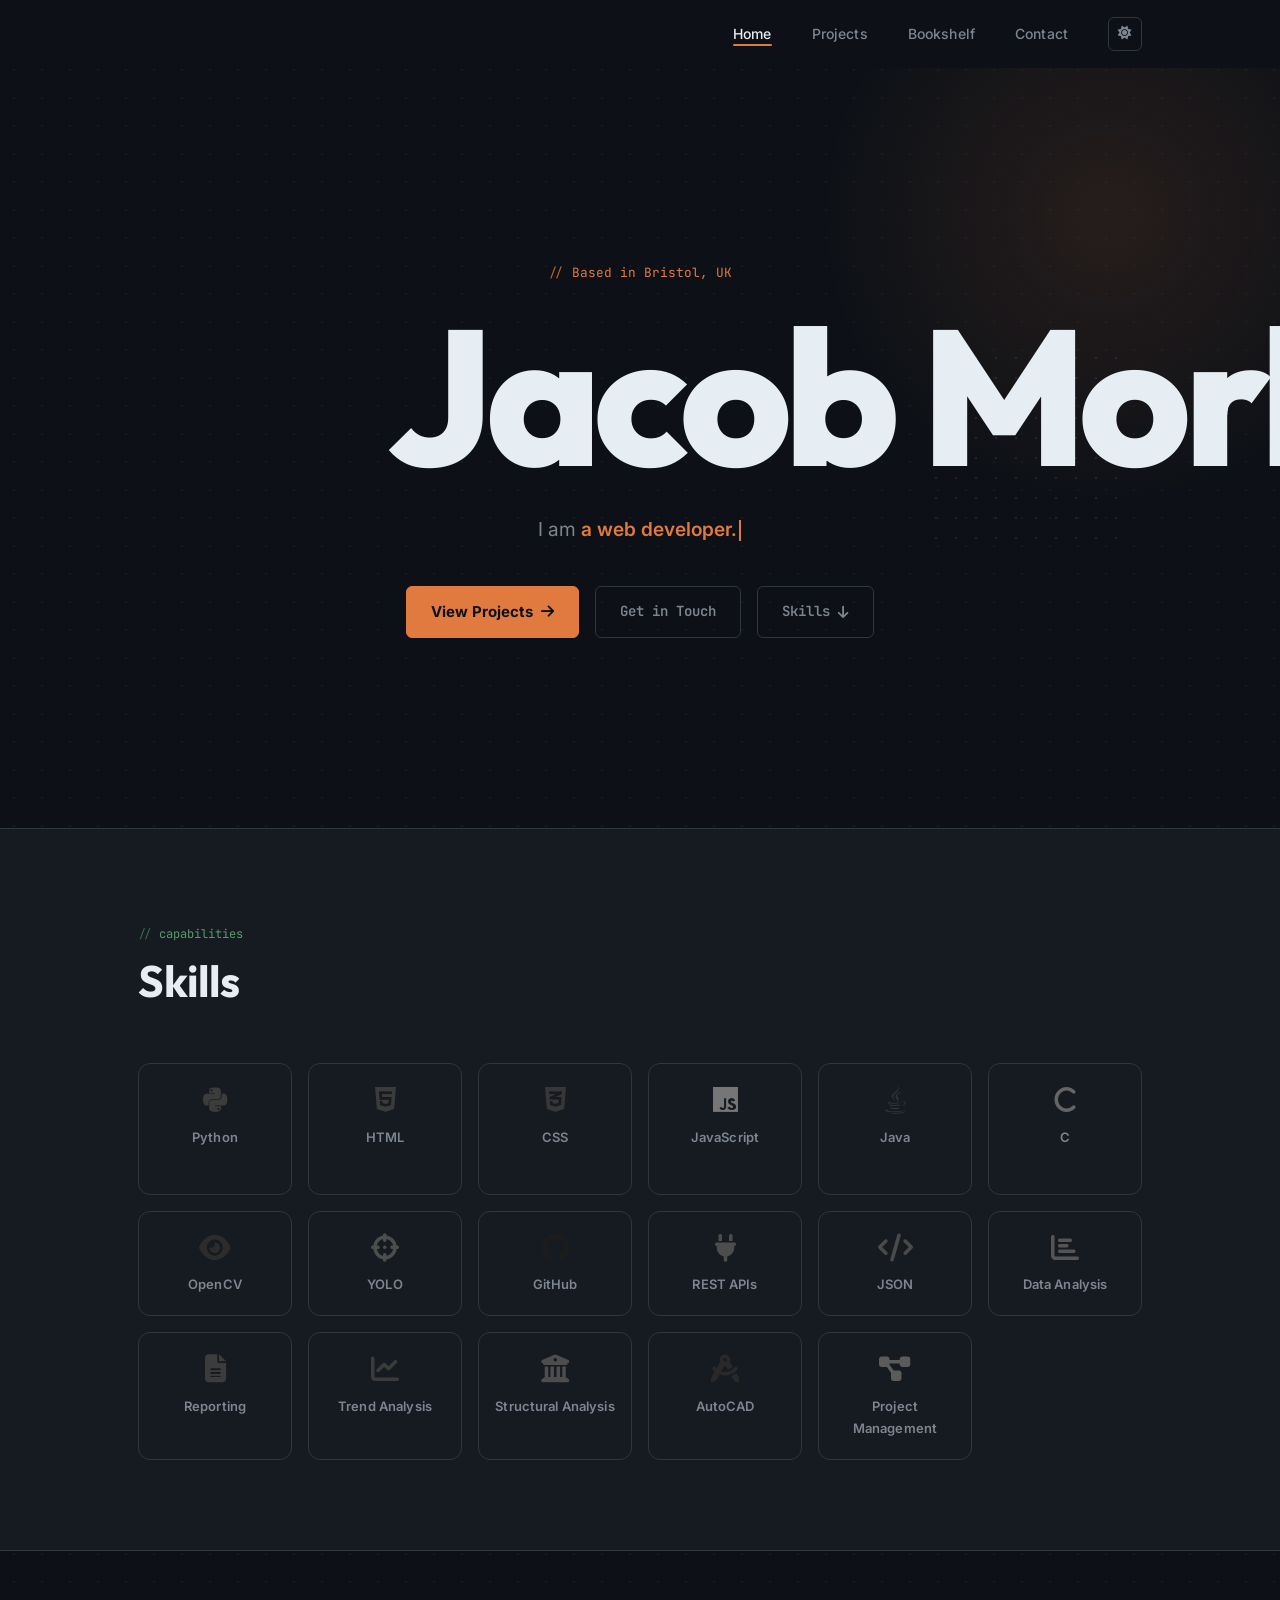
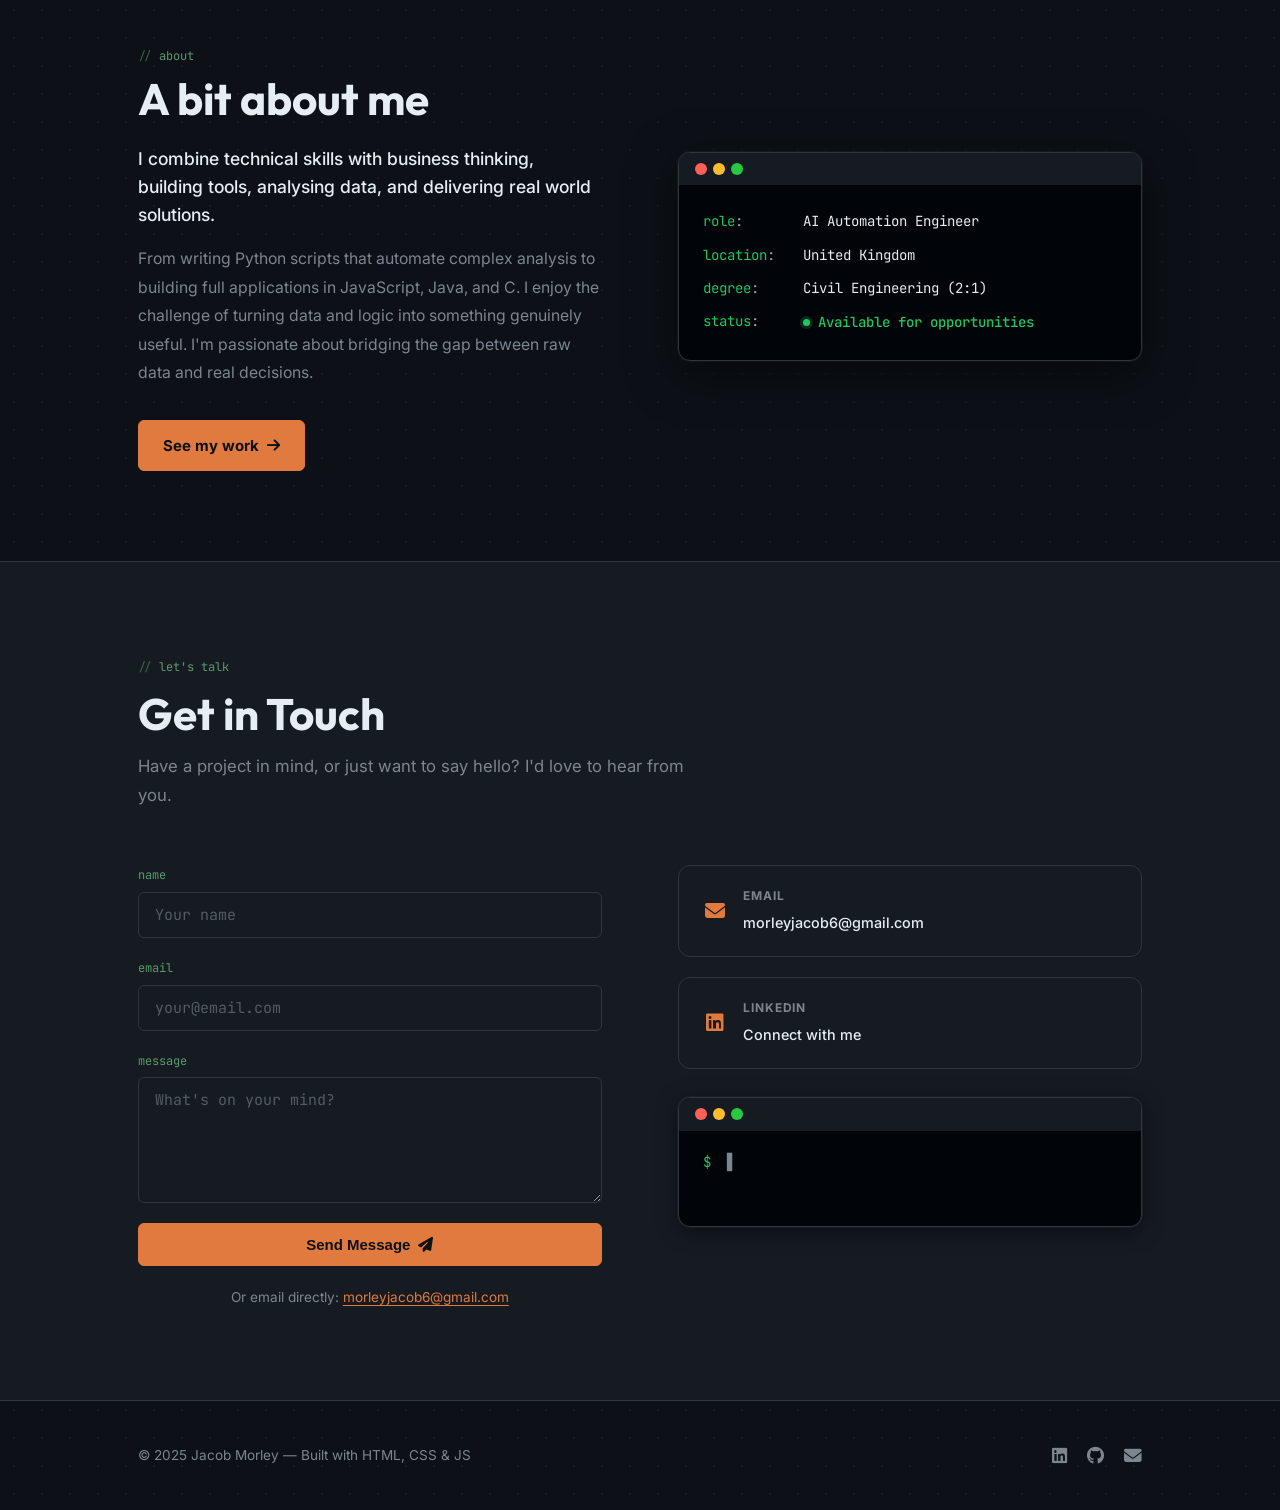
==== commit 0dd20ff8: "Add Civil Engineering background to skills and about card - Add degree field (Civil Engineering 2:1)" ====
--- a/index.html
+++ b/index.html
@@ -3,7 +3,7 @@
 <head>
   <meta charset="UTF-8" />
   <meta name="viewport" content="width=device-width, initial-scale=1.0" />
-  <title>Jacob Morley, Digital Analyst &amp; Developer</title>
+  <title>Developer, Engineer, Writer</title>
   <meta name="description" content="Jacob Morley is a Digital Analyst &amp; Developer based in the UK, building practical, data driven solutions." />
 
   <script>(function(){var t=localStorage.getItem('theme')||'dark';document.documentElement.setAttribute('data-theme',t);})();</script>
@@ -198,6 +198,30 @@
             <span class="skill-card__name">Trend Analysis</span>
           </div>
 
+          <div class="skill-card reveal" role="listitem" aria-label="Structural Analysis"
+               style="--icon-color:#78909c" tabindex="0">
+            <div class="skill-card__icon" aria-hidden="true">
+              <i class="fa-solid fa-building-columns" style="color:#78909c"></i>
+            </div>
+            <span class="skill-card__name">Structural Analysis</span>
+          </div>
+
+          <div class="skill-card reveal" role="listitem" aria-label="AutoCAD"
+               style="--icon-color:#e2231a" tabindex="0">
+            <div class="skill-card__icon" aria-hidden="true">
+              <i class="fa-solid fa-drafting-compass" style="color:#e2231a"></i>
+            </div>
+            <span class="skill-card__name">AutoCAD</span>
+          </div>
+
+          <div class="skill-card reveal" role="listitem" aria-label="Project Management"
+               style="--icon-color:#f59e0b" tabindex="0">
+            <div class="skill-card__icon" aria-hidden="true">
+              <i class="fa-solid fa-diagram-project" style="color:#f59e0b"></i>
+            </div>
+            <span class="skill-card__name">Project Management</span>
+          </div>
+
         </div>
       </div>
     </section>
@@ -237,6 +261,10 @@
                   <span class="about__card-value">United Kingdom</span>
                 </div>
                 <div class="about__card-line">
+                  <span class="about__card-label">degree</span>
+                  <span class="about__card-value">Civil Engineering (2:1)</span>
+                </div>
+                <div class="about__card-line">
                   <span class="about__card-label">status</span>
                   <span class="about__card-value status-dot">Available for opportunities</span>
                 </div>
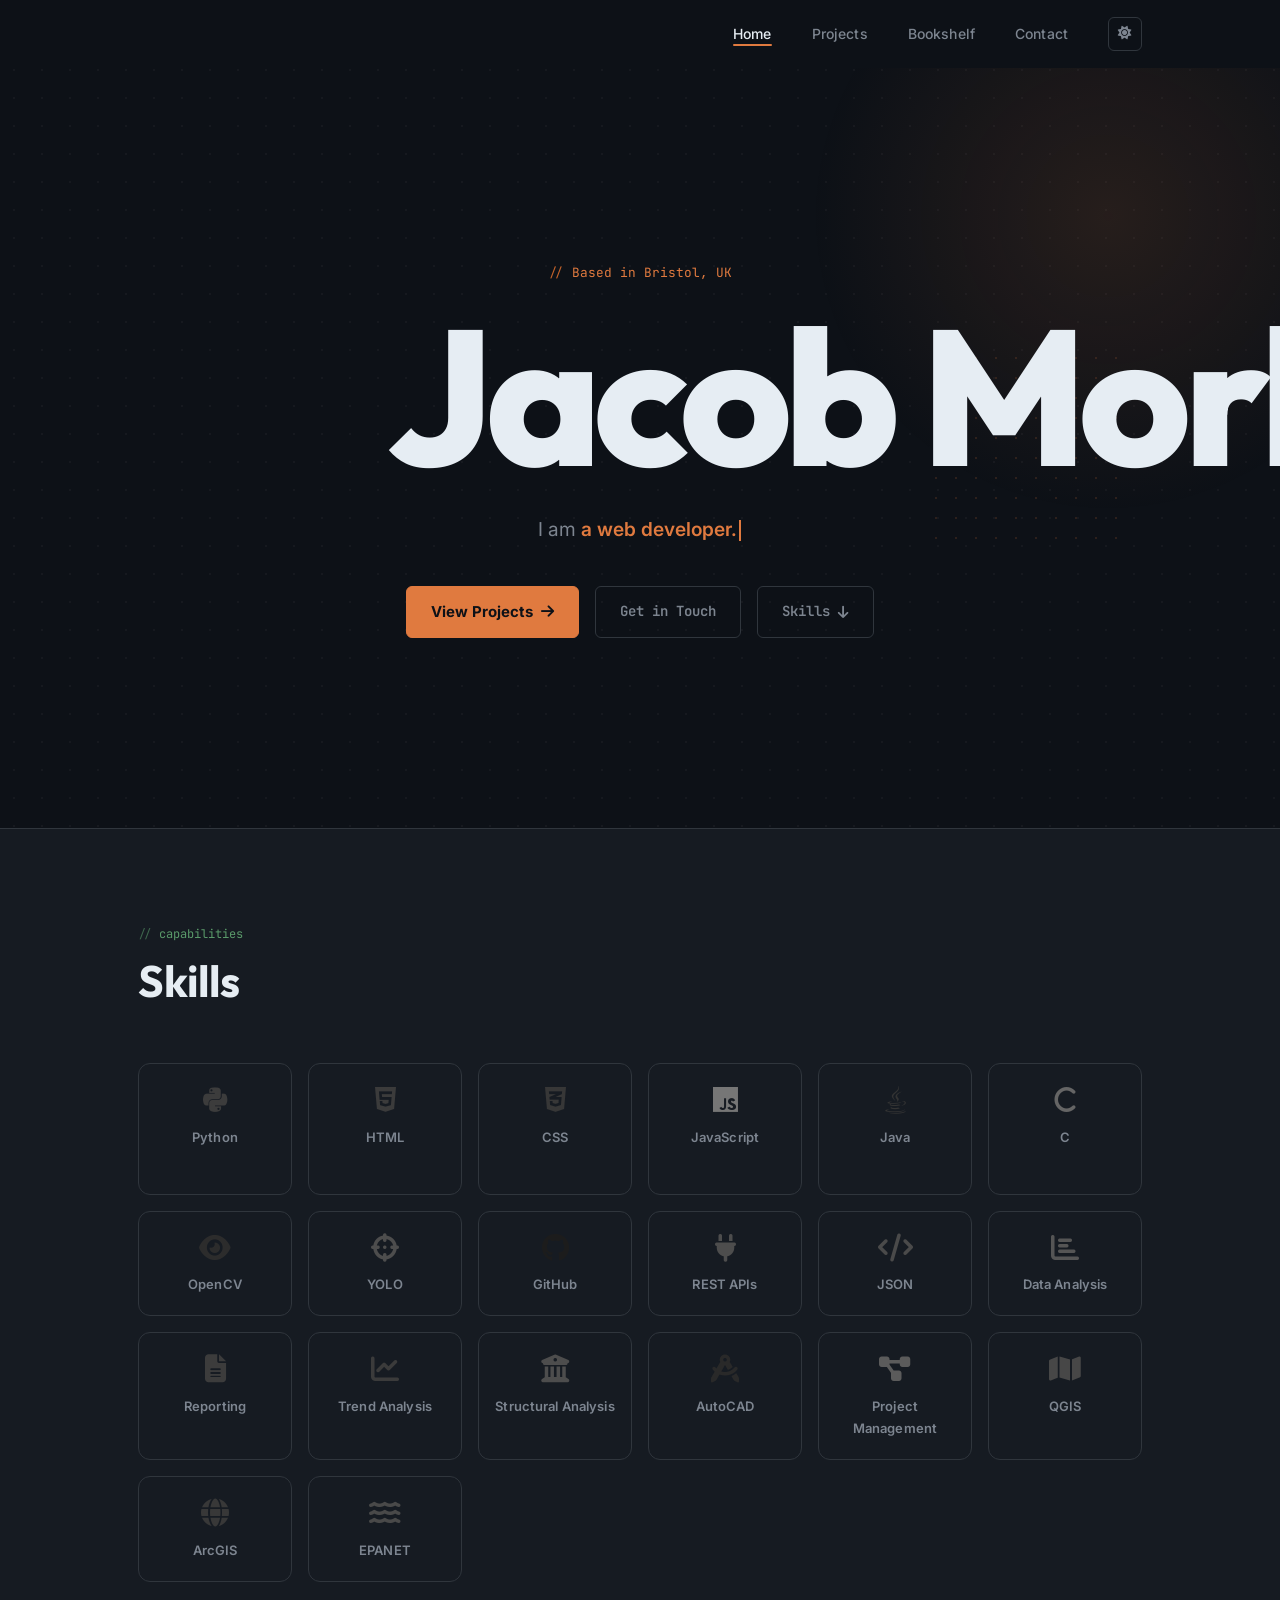
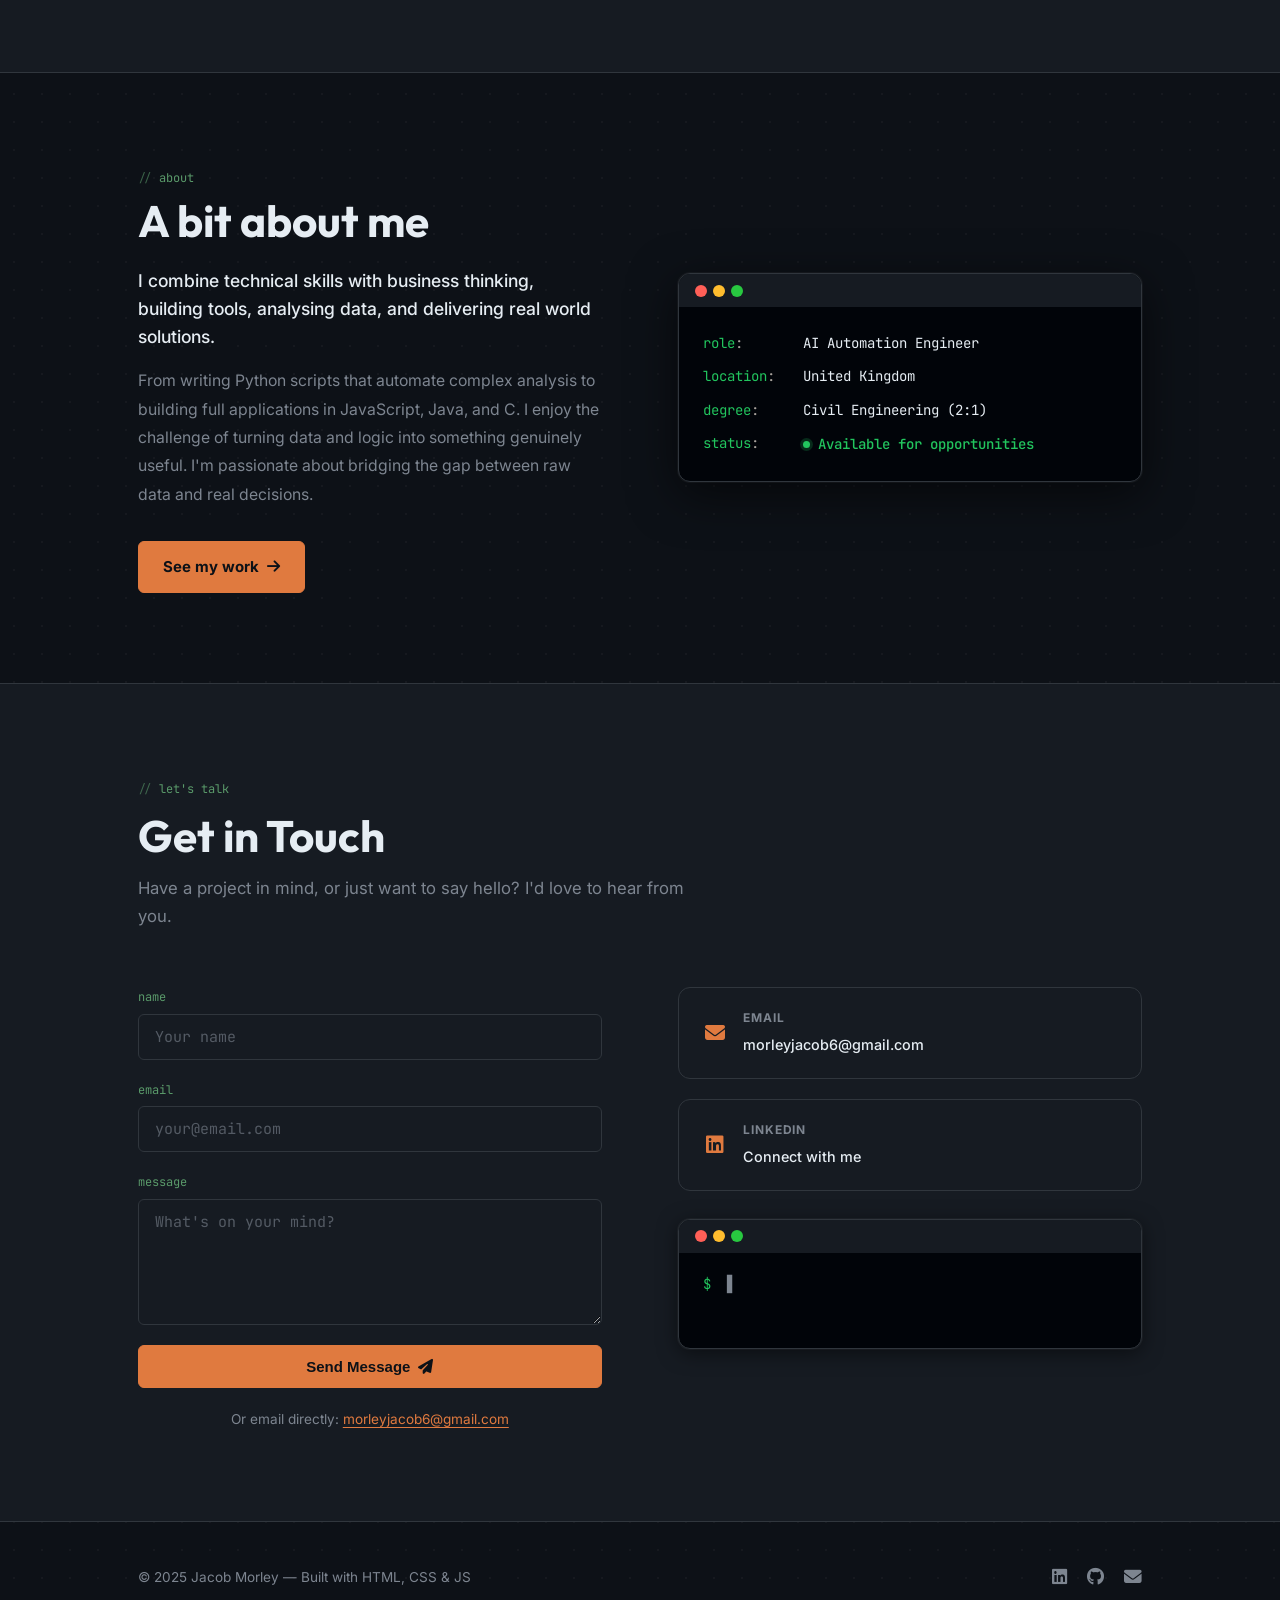
==== commit a8b13963: "Add QGIS, ArcGIS, and EPANET to skills section Co-Authored-By: Claude Sonnet 4.6 <noreply@anthropic." ====
--- a/index.html
+++ b/index.html
@@ -222,6 +222,30 @@
             <span class="skill-card__name">Project Management</span>
           </div>
 
+          <div class="skill-card reveal" role="listitem" aria-label="QGIS"
+               style="--icon-color:#589632" tabindex="0">
+            <div class="skill-card__icon" aria-hidden="true">
+              <i class="fa-solid fa-map" style="color:#589632"></i>
+            </div>
+            <span class="skill-card__name">QGIS</span>
+          </div>
+
+          <div class="skill-card reveal" role="listitem" aria-label="ArcGIS"
+               style="--icon-color:#007ac2" tabindex="0">
+            <div class="skill-card__icon" aria-hidden="true">
+              <i class="fa-solid fa-globe" style="color:#007ac2"></i>
+            </div>
+            <span class="skill-card__name">ArcGIS</span>
+          </div>
+
+          <div class="skill-card reveal" role="listitem" aria-label="EPANET"
+               style="--icon-color:#2196f3" tabindex="0">
+            <div class="skill-card__icon" aria-hidden="true">
+              <i class="fa-solid fa-water" style="color:#2196f3"></i>
+            </div>
+            <span class="skill-card__name">EPANET</span>
+          </div>
+
         </div>
       </div>
     </section>
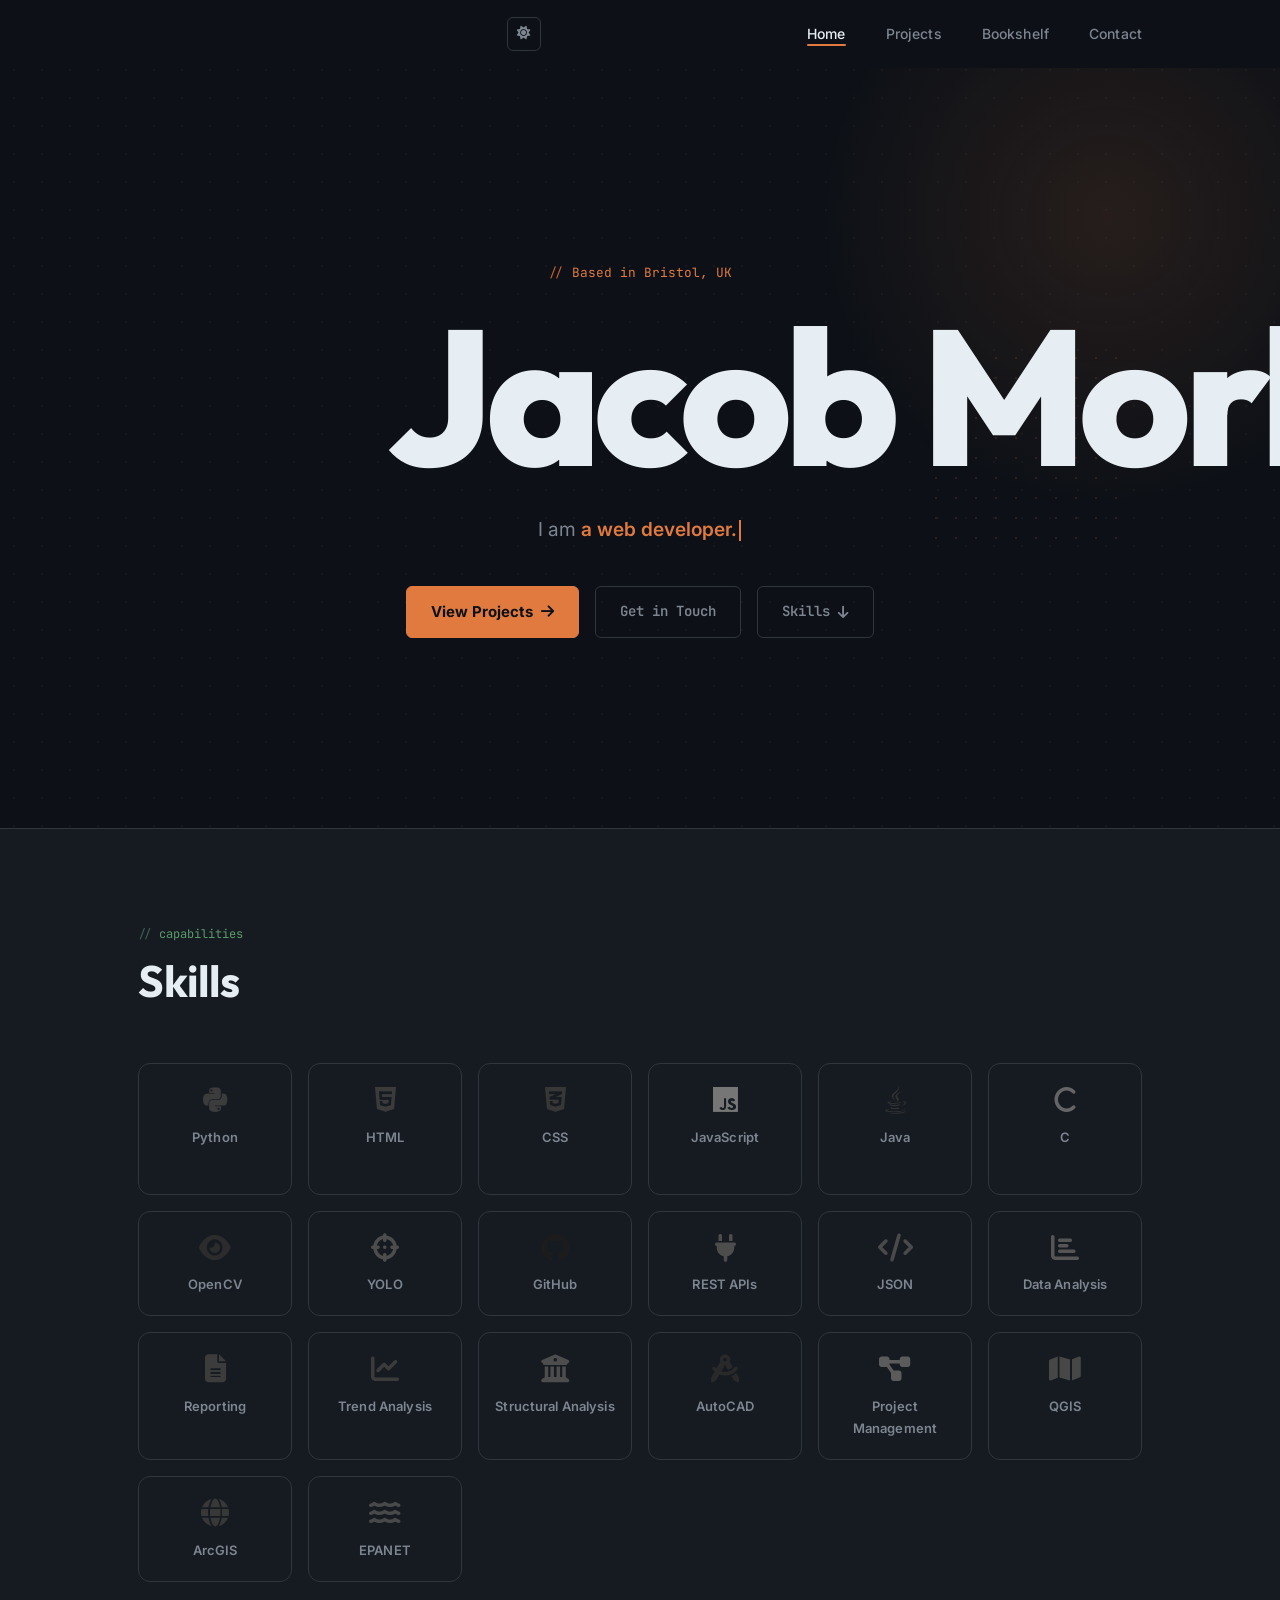
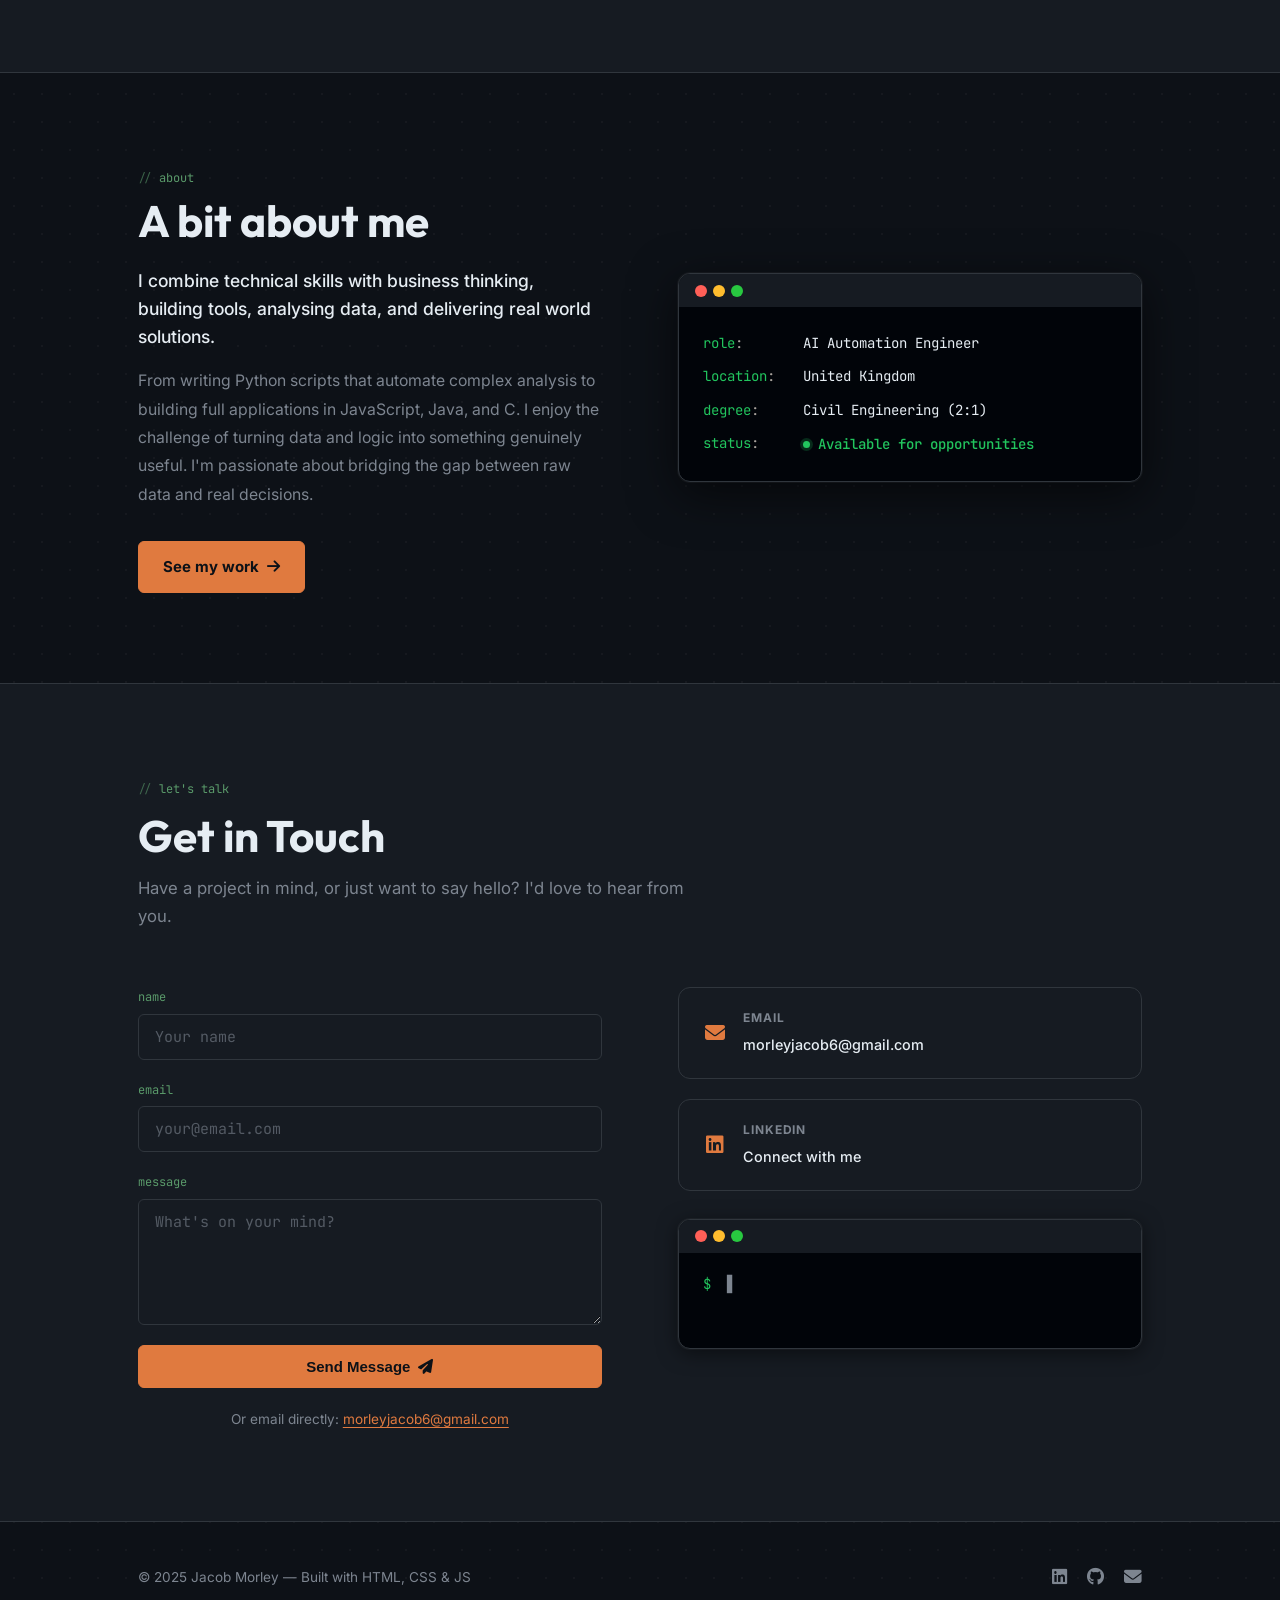
==== commit af16a61c: "Update OG tags and title to Developer, Engineer, Writer Co-Authored-By: Claude Sonnet 4.6 <noreply@a" ====
--- a/index.html
+++ b/index.html
@@ -3,8 +3,11 @@
 <head>
   <meta charset="UTF-8" />
   <meta name="viewport" content="width=device-width, initial-scale=1.0" />
-  <title>Developer, Engineer, Writer</title>
-  <meta name="description" content="Jacob Morley is a Digital Analyst &amp; Developer based in the UK, building practical, data driven solutions." />
+  <title>Jacob Morley — Developer, Engineer, Writer</title>
+  <meta name="description" content="Developer, Engineer, Writer based in Bristol, UK." />
+  <meta property="og:title" content="Jacob Morley" />
+  <meta property="og:description" content="Developer, Engineer, Writer" />
+  <meta property="og:type" content="website" />
 
   <script>(function(){var t=localStorage.getItem('theme')||'dark';document.documentElement.setAttribute('data-theme',t);})();</script>
   <link rel="preconnect" href="https://fonts.googleapis.com" />
@@ -29,22 +32,22 @@
     <div class="nav__inner">
       <a href="index.html" class="nav__logo" aria-label="Jacob Morley — Home">Jacob Morley</a>
 
-      <button class="nav__toggle" id="navToggle" aria-label="Toggle menu" aria-expanded="false">
-        <span></span>
-        <span></span>
-        <span></span>
-      </button>
+      <div class="nav__actions">
+        <button class="theme-toggle" id="themeToggle" aria-label="Toggle light/dark mode">
+          <i class="fa-solid fa-sun" id="themeIcon"></i>
+        </button>
+        <button class="nav__toggle" id="navToggle" aria-label="Toggle menu" aria-expanded="false">
+          <span></span>
+          <span></span>
+          <span></span>
+        </button>
+      </div>
 
       <ul class="nav__links" id="navLinks" role="list">
         <li><a href="index.html"     class="nav__link active">Home</a></li>
         <li><a href="projects.html"  class="nav__link">Projects</a></li>
         <li><a href="bookshelf.html" class="nav__link">Bookshelf</a></li>
         <li><a href="#contact"       class="nav__link">Contact</a></li>
-        <li>
-          <button class="theme-toggle" id="themeToggle" aria-label="Toggle light/dark mode">
-            <i class="fa-solid fa-sun" id="themeIcon"></i>
-          </button>
-        </li>
       </ul>
     </div>
   </nav>
--- a/css/style.css
+++ b/css/style.css
@@ -1235,25 +1235,65 @@
 }
 
 @media (max-width: 768px) {
+  /* Always show the logo on mobile — morph animation doesn't apply */
+  .nav__logo {
+    opacity: 1 !important;
+    pointer-events: auto !important;
+  }
+
+  /* Hide the floating morph title on mobile */
+  .morph-title { display: none !important; }
+
+  /* Keep hero h1 visible since morph JS hides it */
+  .hero__name { opacity: 1 !important; animation: none !important; }
+
+  /* Mobile dropdown menu */
   .nav__links {
     position: fixed;
     top: var(--nav-h); left: 0; right: 0;
-    background: #0d1117;
+    background: rgba(13, 17, 23, 0.97);
+    backdrop-filter: blur(16px);
+    -webkit-backdrop-filter: blur(16px);
     border-bottom: 1px solid var(--border);
     flex-direction: column;
-    padding: 1.5rem 2rem;
-    gap: 1.25rem;
+    align-items: stretch;
+    padding: 0.5rem 0 1rem;
+    gap: 0;
     transform: translateY(-110%);
-    transition: transform 0.35s ease;
-    box-shadow: var(--shadow-md);
+    transition: transform 0.3s cubic-bezier(0.4, 0, 0.2, 1);
+    box-shadow: var(--shadow-lg);
     z-index: 99;
+    pointer-events: none;
   }
-  .nav__links.open { transform: translateY(0); }
-  .nav__toggle { display: flex; }
-  .nav__link { font-size: 1rem; }
+  .nav__links.open {
+    transform: translateY(0);
+    pointer-events: all;
+  }
+
+  /* Bigger, full-width tap targets */
+  .nav__links li { width: 100%; }
+  .nav__link {
+    display: block;
+    font-size: 1rem;
+    padding: 0.9rem 1.5rem;
+    border-bottom: 1px solid var(--border);
+    width: 100%;
+  }
+  .nav__links li:last-child .nav__link { border-bottom: none; }
+
+  /* Underline animation off on mobile */
+  .nav__link::after { display: none; }
+
+  /* Larger hamburger tap target */
+  .nav__toggle {
+    display: flex;
+    padding: 10px;
+    margin-right: -10px;
+  }
+  .nav__toggle span { width: 24px; }
 
   .skills__grid { grid-template-columns: repeat(auto-fill, minmax(110px, 1fr)); }
-  .projects-grid { grid-template-columns: 1fr; }
+  .projects-grid { grid-template-columns: repeat(auto-fill, minmax(160px, 1fr)); }
   .books-grid { grid-template-columns: repeat(auto-fill, minmax(130px, 1fr)); }
   .footer__inner { flex-direction: column; gap: 1rem; text-align: center; }
 
@@ -1264,6 +1304,7 @@
   .hero__cta { flex-direction: column; }
   .hero__cta .btn { justify-content: center; }
   .skills__grid { grid-template-columns: repeat(3, 1fr); }
+  .projects-grid { grid-template-columns: 1fr 1fr; }
 }
 
 /* ── Custom Cursors ──────────────────────────────────────── */
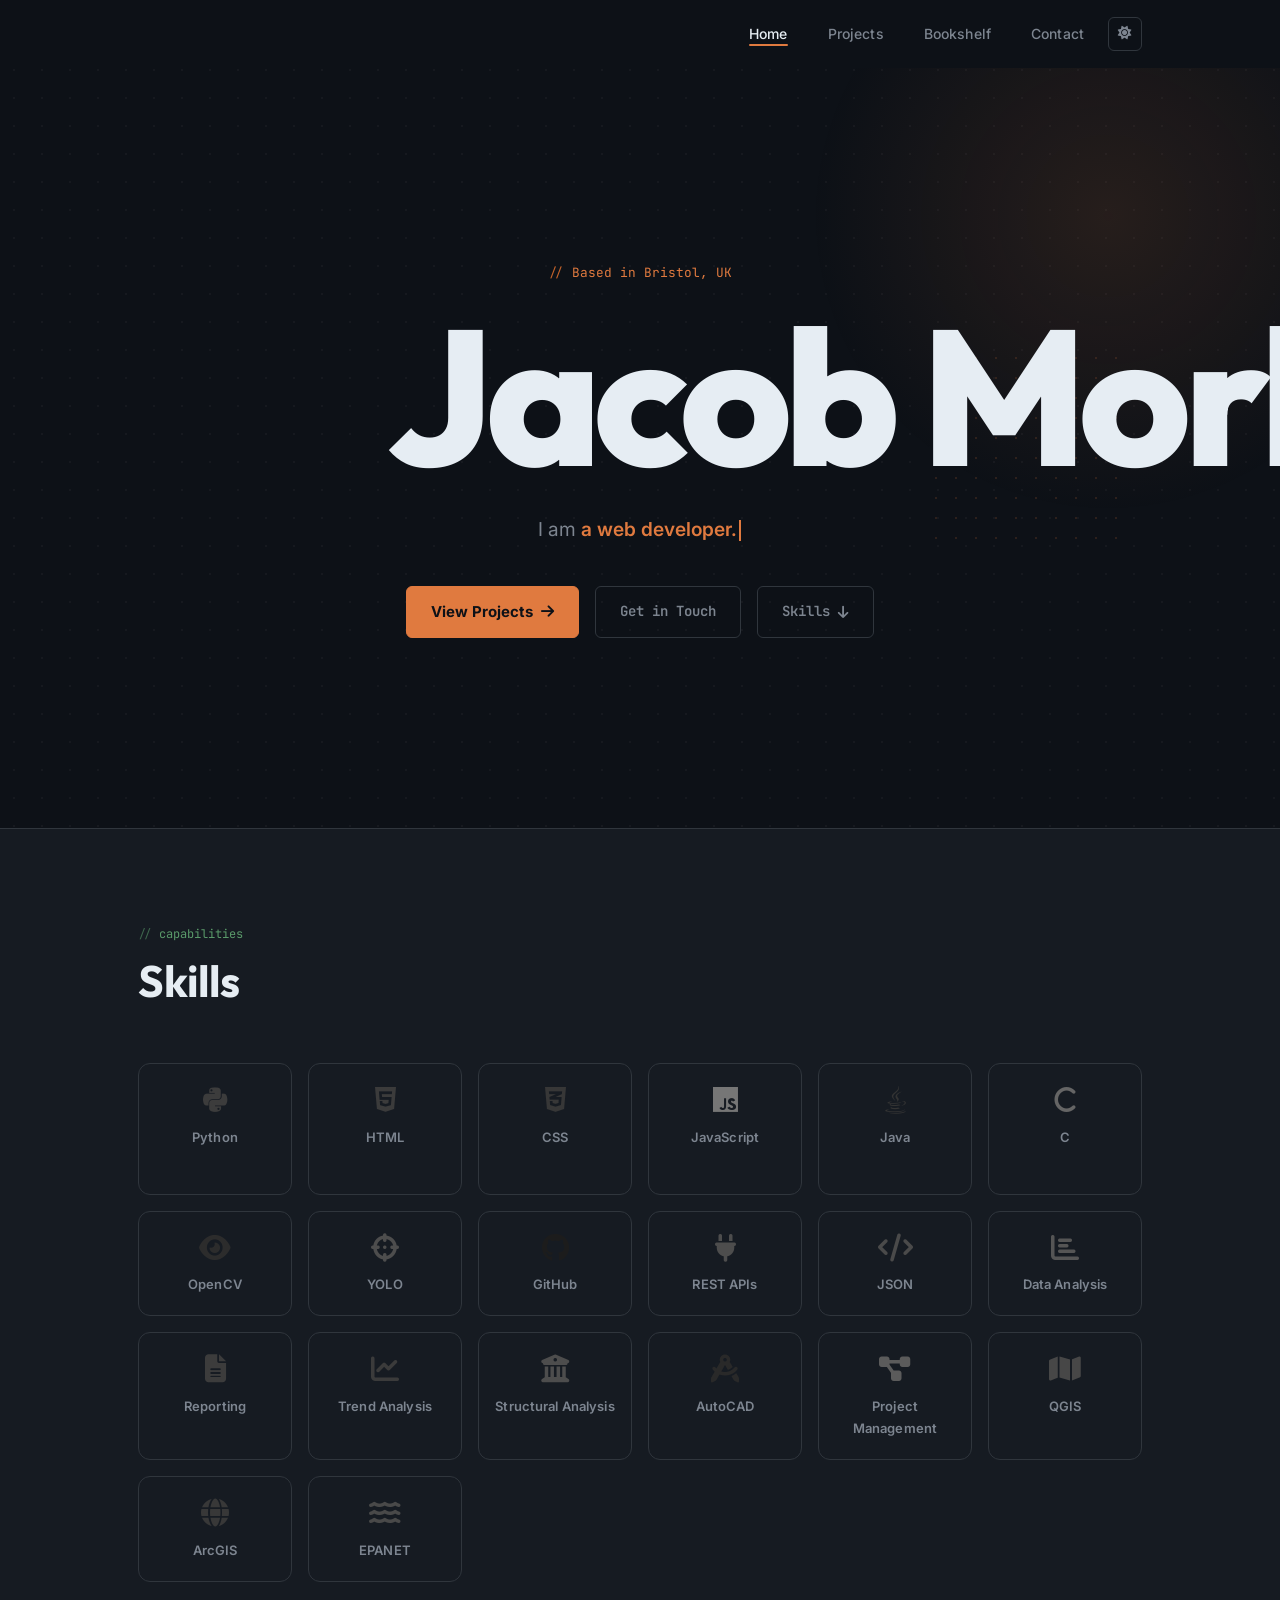
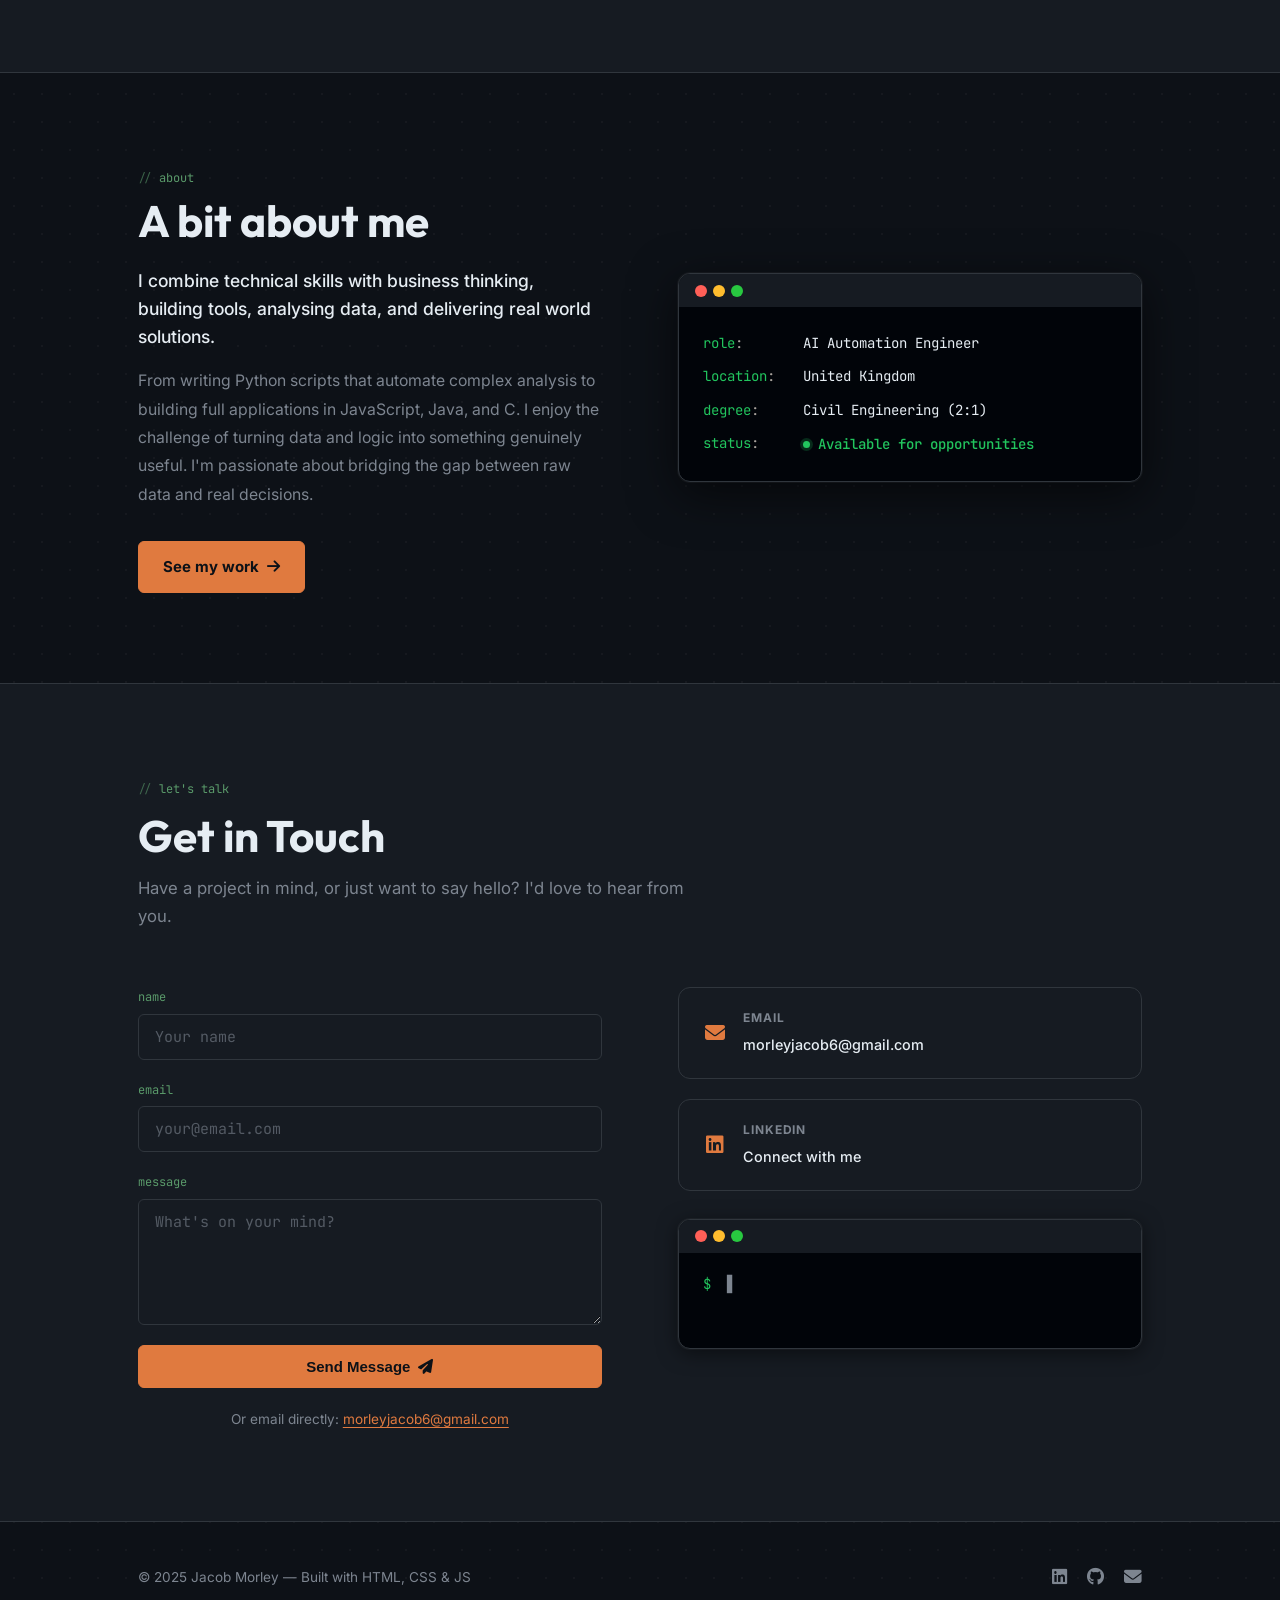
==== commit f9852f55: "Fix theme toggle position on desktop Move nav__links before nav__actions in DOM so flex order is: lo" ====
--- a/index.html
+++ b/index.html
@@ -32,6 +32,13 @@
     <div class="nav__inner">
       <a href="index.html" class="nav__logo" aria-label="Jacob Morley — Home">Jacob Morley</a>
 
+      <ul class="nav__links" id="navLinks" role="list">
+        <li><a href="index.html"     class="nav__link active">Home</a></li>
+        <li><a href="projects.html"  class="nav__link">Projects</a></li>
+        <li><a href="bookshelf.html" class="nav__link">Bookshelf</a></li>
+        <li><a href="#contact"       class="nav__link">Contact</a></li>
+      </ul>
+
       <div class="nav__actions">
         <button class="theme-toggle" id="themeToggle" aria-label="Toggle light/dark mode">
           <i class="fa-solid fa-sun" id="themeIcon"></i>
@@ -42,13 +49,6 @@
           <span></span>
         </button>
       </div>
-
-      <ul class="nav__links" id="navLinks" role="list">
-        <li><a href="index.html"     class="nav__link active">Home</a></li>
-        <li><a href="projects.html"  class="nav__link">Projects</a></li>
-        <li><a href="bookshelf.html" class="nav__link">Bookshelf</a></li>
-        <li><a href="#contact"       class="nav__link">Contact</a></li>
-      </ul>
     </div>
   </nav>
 
--- a/css/style.css
+++ b/css/style.css
@@ -273,7 +273,14 @@
   padding: 0 clamp(1.25rem, 4vw, 3rem);
   display: flex;
   align-items: center;
-  justify-content: space-between;
+}
+
+/* Theme toggle + hamburger wrapper */
+.nav__actions {
+  display: flex;
+  align-items: center;
+  gap: 0.75rem;
+  padding-left: 1.5rem; /* visual gap after Contact link */
 }
 
 /* Nav logo: invisible on index (morph element is the visual) */
@@ -298,6 +305,7 @@
   list-style: none;
   padding: 0;
   margin: 0;
+  margin-left: auto; /* push links + actions to the right */
 }
 
 .nav__link {
@@ -1235,68 +1243,59 @@
 }
 
 @media (max-width: 768px) {
-  /* Always show the logo on mobile — morph animation doesn't apply */
-  .nav__logo {
-    opacity: 1 !important;
-    pointer-events: auto !important;
-  }
-
-  /* Hide the floating morph title on mobile */
+  /* Always show the logo — morph animation is desktop-only */
+  .nav__logo { opacity: 1 !important; pointer-events: auto !important; }
   .morph-title { display: none !important; }
-
-  /* Keep hero h1 visible since morph JS hides it */
   .hero__name { opacity: 1 !important; animation: none !important; }
 
-  /* Mobile dropdown menu */
+  /* Nav bar: logo left, theme toggle + hamburger right */
   .nav__links {
+    display: none; /* hidden by default — JS adds .open to show */
     position: fixed;
     top: var(--nav-h); left: 0; right: 0;
-    background: rgba(13, 17, 23, 0.97);
+    flex-direction: column;
+    align-items: stretch;
+    margin-left: 0;
+    padding: 0;
+    gap: 0;
+    background: rgba(13, 17, 23, 0.98);
     backdrop-filter: blur(16px);
     -webkit-backdrop-filter: blur(16px);
     border-bottom: 1px solid var(--border);
-    flex-direction: column;
-    align-items: stretch;
-    padding: 0.5rem 0 1rem;
-    gap: 0;
-    transform: translateY(-110%);
-    transition: transform 0.3s cubic-bezier(0.4, 0, 0.2, 1);
-    box-shadow: var(--shadow-lg);
+    box-shadow: 0 8px 32px rgba(0,0,0,0.5);
     z-index: 99;
-    pointer-events: none;
   }
   .nav__links.open {
-    transform: translateY(0);
-    pointer-events: all;
+    display: flex;
+    animation: mobileNavIn 0.2s ease;
   }
-
-  /* Bigger, full-width tap targets */
+  @keyframes mobileNavIn {
+    from { opacity: 0; transform: translateY(-6px); }
+    to   { opacity: 1; transform: translateY(0); }
+  }
+
+  /* Full-width tap targets */
   .nav__links li { width: 100%; }
   .nav__link {
     display: block;
     font-size: 1rem;
-    padding: 0.9rem 1.5rem;
+    padding: 1rem 1.5rem;
     border-bottom: 1px solid var(--border);
-    width: 100%;
   }
   .nav__links li:last-child .nav__link { border-bottom: none; }
-
-  /* Underline animation off on mobile */
   .nav__link::after { display: none; }
 
-  /* Larger hamburger tap target */
-  .nav__toggle {
-    display: flex;
-    padding: 10px;
-    margin-right: -10px;
-  }
+  /* Push theme toggle + hamburger to far right */
+  .nav__actions { margin-left: auto; padding-left: 0; }
+
+  /* Hamburger visible on mobile */
+  .nav__toggle { display: flex; padding: 8px; }
   .nav__toggle span { width: 24px; }
 
   .skills__grid { grid-template-columns: repeat(auto-fill, minmax(110px, 1fr)); }
   .projects-grid { grid-template-columns: repeat(auto-fill, minmax(160px, 1fr)); }
   .books-grid { grid-template-columns: repeat(auto-fill, minmax(130px, 1fr)); }
   .footer__inner { flex-direction: column; gap: 1rem; text-align: center; }
-
   .modal { max-height: 90vh; border-radius: var(--radius-md); }
 }
 
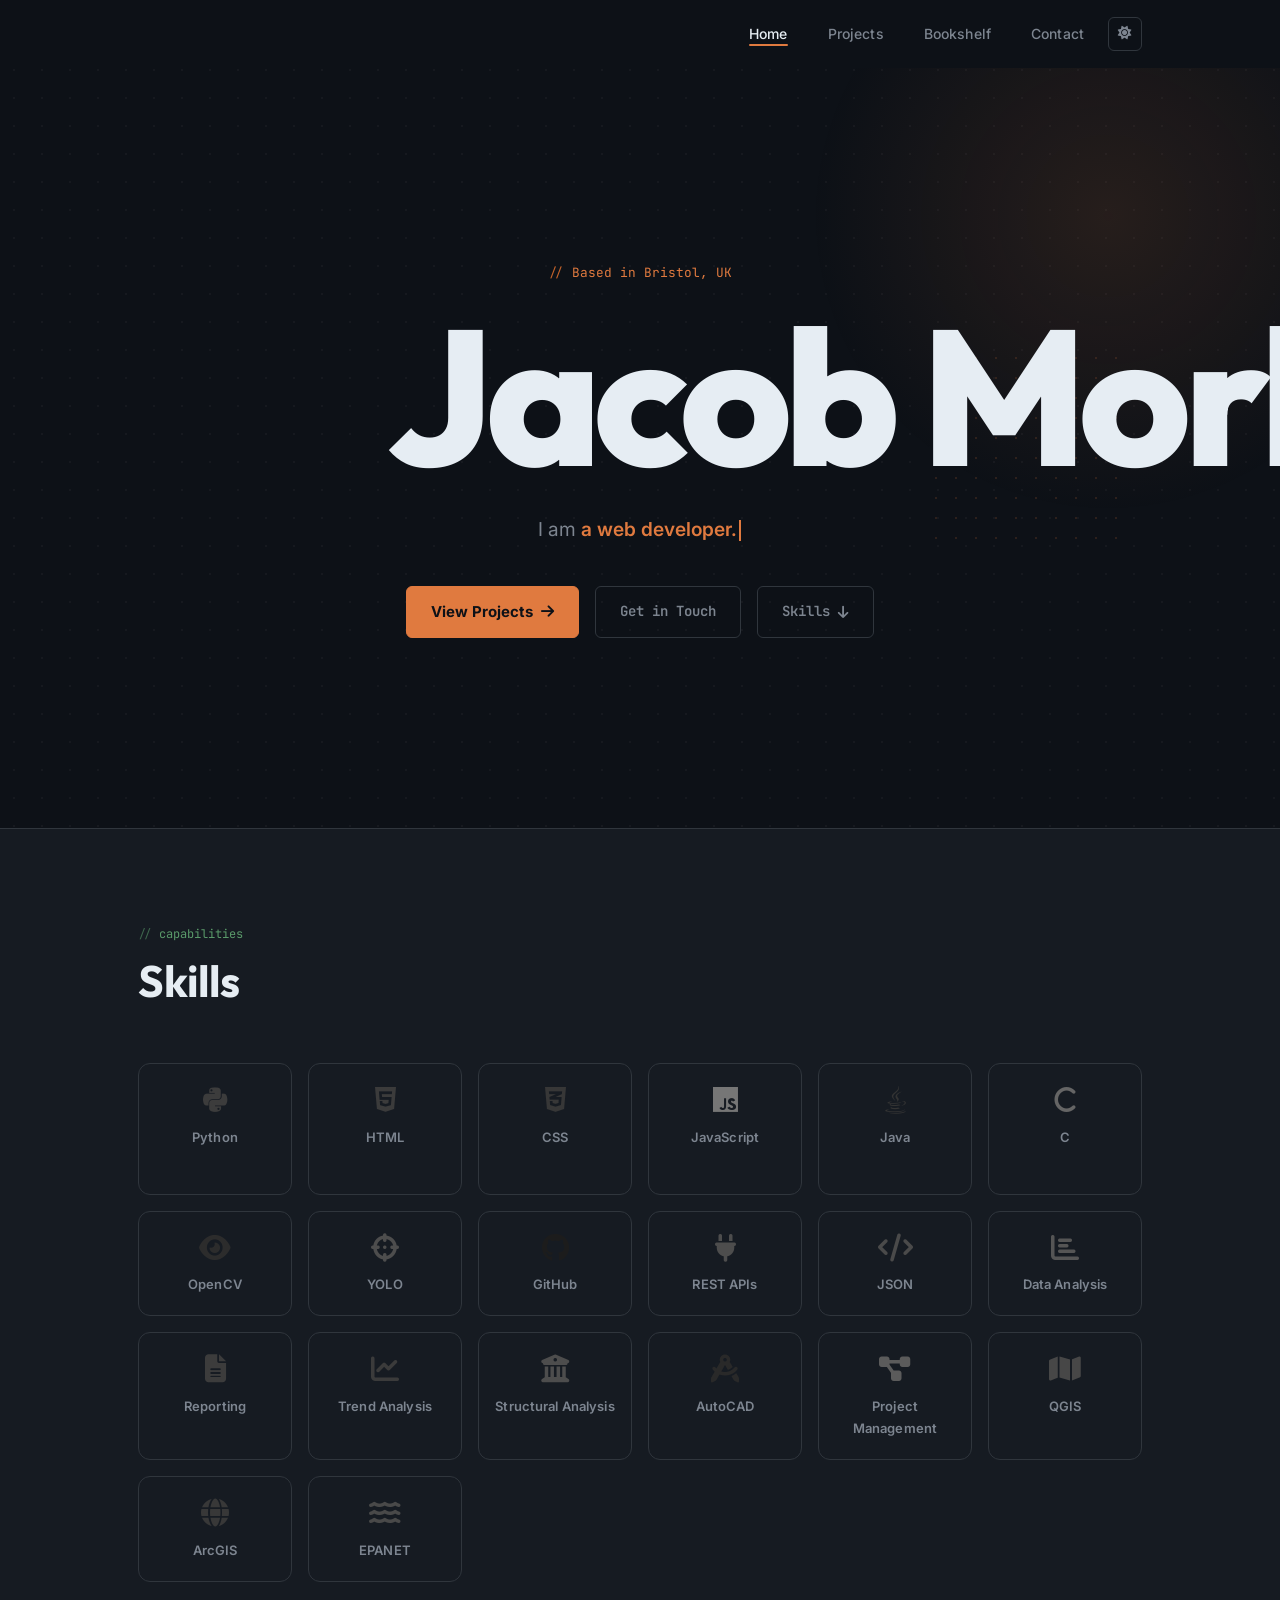
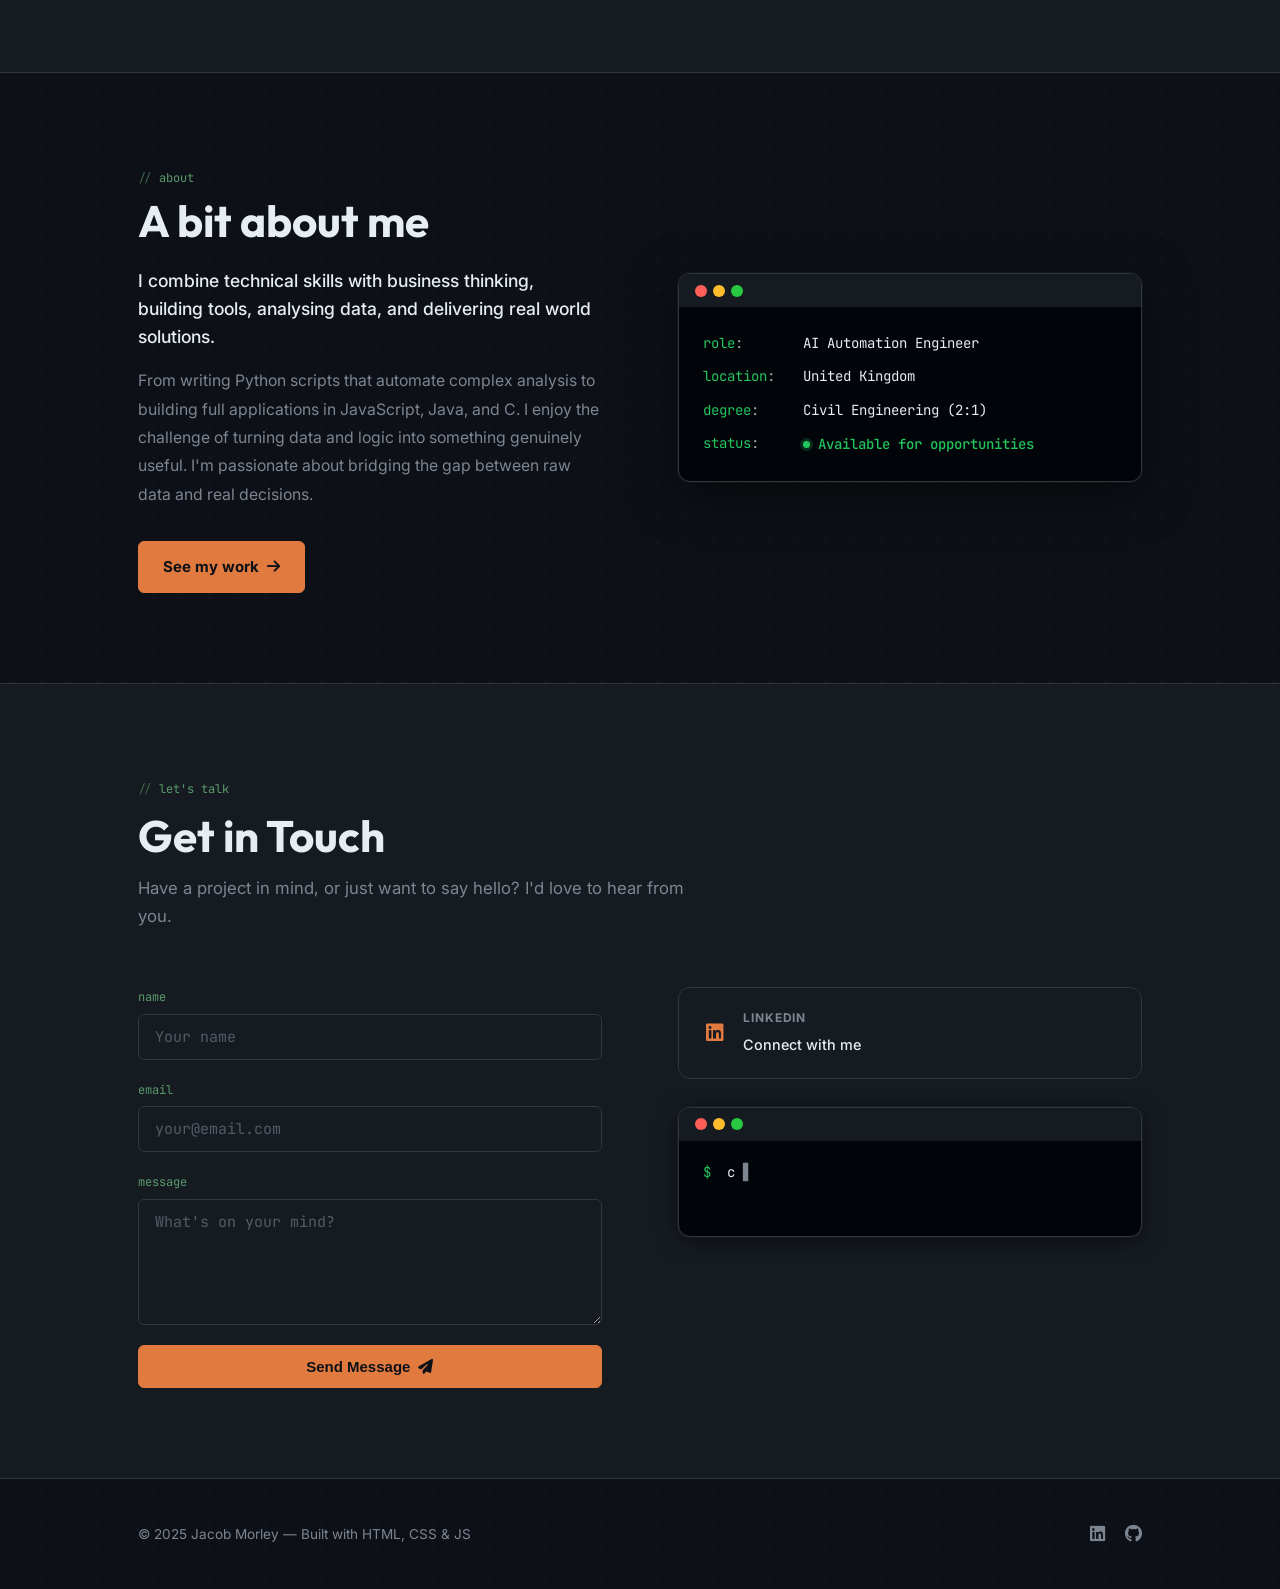
==== commit 07c45c31: "Remove email address from all pages to prevent scraping Co-Authored-By: Claude Sonnet 4.6 <noreply@a" ====
--- a/index.html
+++ b/index.html
@@ -332,22 +332,10 @@
               <span>Send Message</span>
               <i class="fa-solid fa-paper-plane" aria-hidden="true"></i>
             </button>
-            <p class="contact__fallback">
-              Or email directly:
-              <a href="mailto:morleyjacob6@gmail.com">morleyjacob6@gmail.com</a>
-            </p>
           </form>
 
           <!-- Info sidebar -->
           <div class="contact__info reveal">
-            <div class="contact__info-card">
-              <i class="fa-solid fa-envelope" aria-hidden="true"></i>
-              <div>
-                <strong>Email</strong>
-                <a href="mailto:morleyjacob6@gmail.com">morleyjacob6@gmail.com</a>
-              </div>
-            </div>
-
             <div class="contact__info-card">
               <i class="fa-brands fa-linkedin" aria-hidden="true"></i>
               <div>
@@ -401,9 +389,6 @@
           <a href="https://github.com/" target="_blank" rel="noopener noreferrer" aria-label="GitHub profile">
             <i class="fa-brands fa-github" aria-hidden="true"></i>
           </a>
-          <a href="mailto:morleyjacob6@gmail.com" aria-label="Send email">
-            <i class="fa-solid fa-envelope" aria-hidden="true"></i>
-          </a>
         </div>
       </div>
     </div>
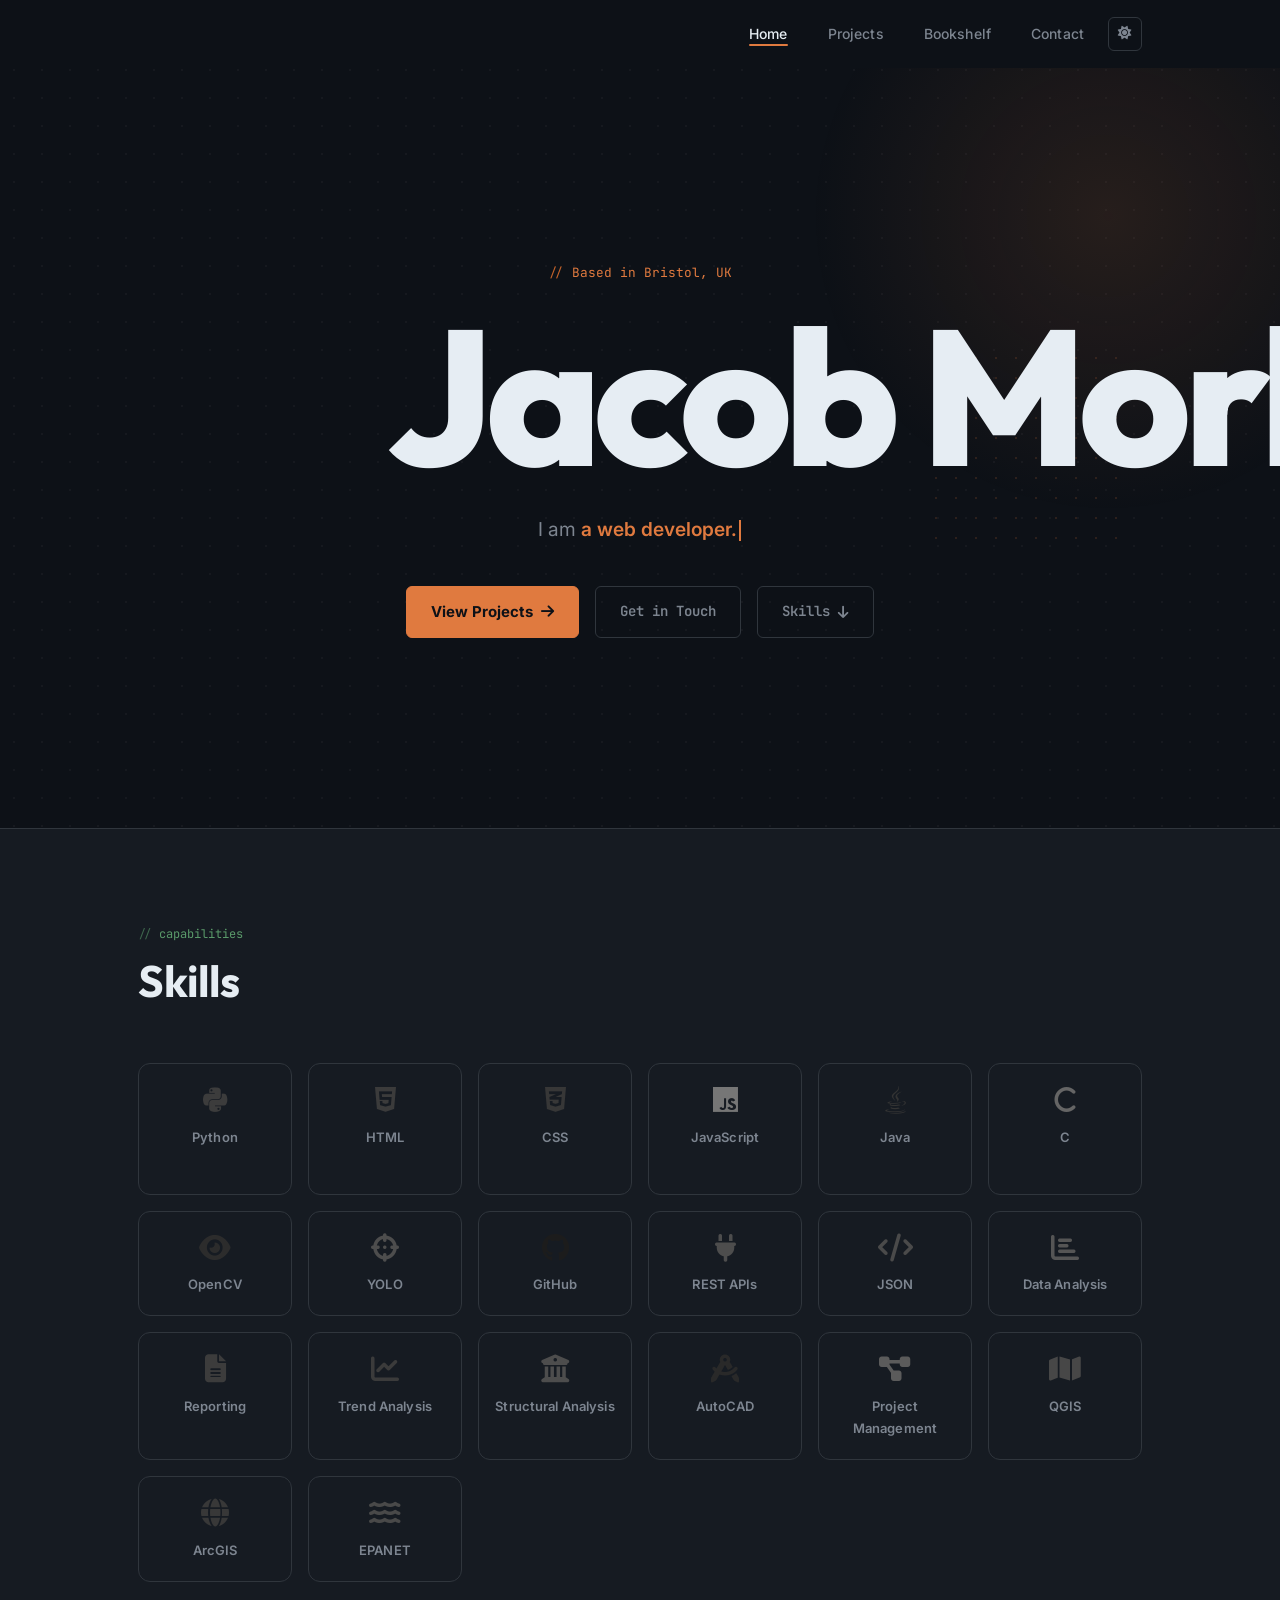
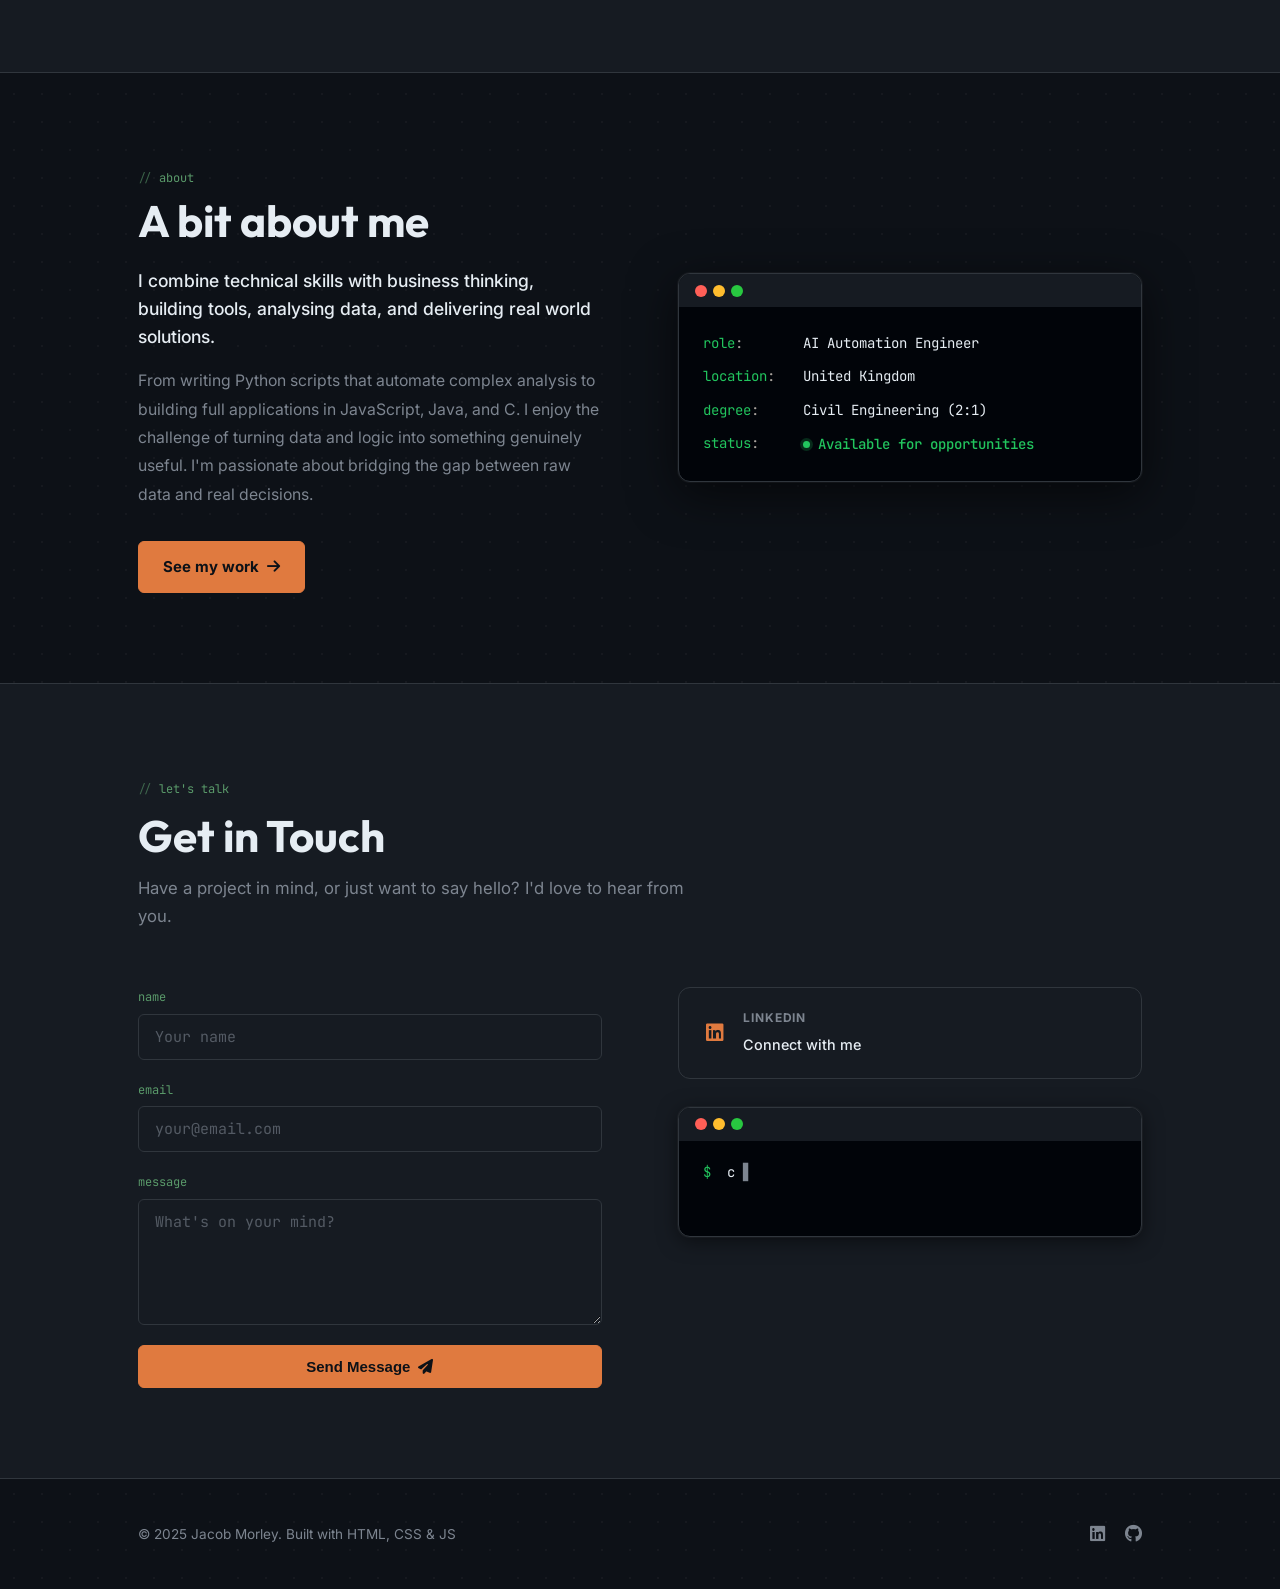
==== commit 2f16bef1: "Remove em dashes from all visible text site-wide Co-Authored-By: Claude Sonnet 4.6 <noreply@anthropi" ====
--- a/index.html
+++ b/index.html
@@ -3,7 +3,7 @@
 <head>
   <meta charset="UTF-8" />
   <meta name="viewport" content="width=device-width, initial-scale=1.0" />
-  <title>Jacob Morley — Developer, Engineer, Writer</title>
+  <title>Jacob Morley, Developer, Engineer, Writer</title>
   <meta name="description" content="Developer, Engineer, Writer based in Bristol, UK." />
   <meta property="og:title" content="Jacob Morley" />
   <meta property="og:description" content="Developer, Engineer, Writer" />
@@ -30,7 +30,7 @@
   <!-- Navigation -->
   <nav class="nav" id="nav" role="navigation" aria-label="Main navigation">
     <div class="nav__inner">
-      <a href="index.html" class="nav__logo" aria-label="Jacob Morley — Home">Jacob Morley</a>
+      <a href="index.html" class="nav__logo" aria-label="Jacob Morley Home">Jacob Morley</a>
 
       <ul class="nav__links" id="navLinks" role="list">
         <li><a href="index.html"     class="nav__link active">Home</a></li>
@@ -380,7 +380,7 @@
   <footer class="footer" role="contentinfo">
     <div class="container">
       <div class="footer__inner">
-        <p class="footer__copy">© 2025 Jacob Morley — Built with HTML, CSS &amp; JS</p>
+        <p class="footer__copy">© 2025 Jacob Morley. Built with HTML, CSS &amp; JS</p>
         <div class="footer__links">
           <a href="https://www.linkedin.com/in/jacob-morley-07291b1a0/"
              target="_blank" rel="noopener noreferrer" aria-label="LinkedIn profile">
